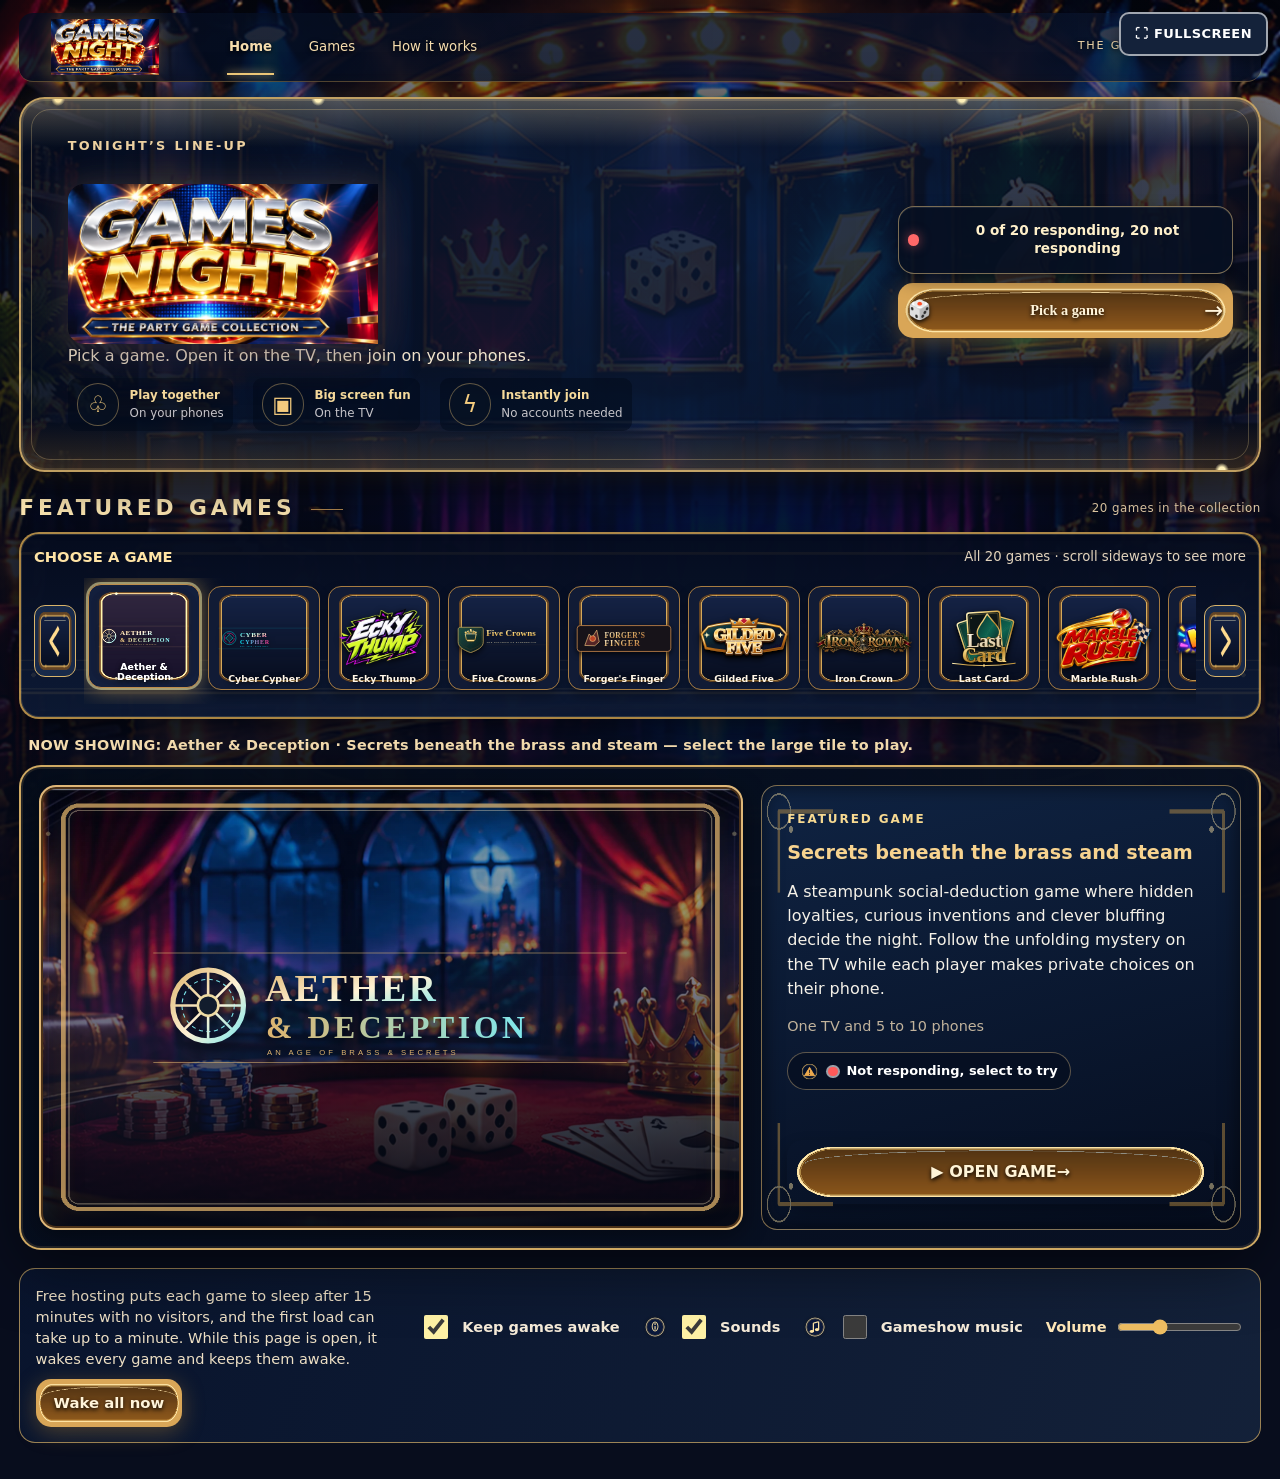
==== index.html @ fcb0def1 "fix: add official Marble Rush and Pocket Gamebox tiles and correct Smart Alec URL" ====
<!DOCTYPE html>
<html lang="en-GB">
<head>
<meta charset="utf-8">
<meta name="viewport" content="width=device-width, initial-scale=1, viewport-fit=cover">
<title>Game Night</title>
<meta name="description" content="Pick a game. Open it on the TV, then join on your phones.">
<link rel="icon" href="data:image/svg+xml,%3Csvg xmlns='http://www.w3.org/2000/svg' viewBox='0 0 64 64'%3E%3Crect x='6' y='6' width='52' height='52' rx='10' fill='%23D4AF37'/%3E%3Ccircle cx='20' cy='20' r='5' fill='%230F5132'/%3E%3Ccircle cx='32' cy='32' r='5' fill='%230F5132'/%3E%3Ccircle cx='44' cy='44' r='5' fill='%230F5132'/%3E%3C/svg%3E">
<style>
  /* Fonts taken from the games themselves (both SIL Open Font Licence) */
  @font-face { font-family: "Noggin Display"; src: url([data-uri]) format("woff2"); font-weight: 700; font-display: swap; }
  @font-face { font-family: "Fraunces"; src: url([data-uri]) format("woff2"); font-weight: 100 900; font-display: swap; }

  /* ---------- Page colours: a dark stage, high contrast for any room ---------- */
  :root {
    color-scheme: dark;
    --page: #0B0718;
    --surface: #1A1430;
    --text: #FFFFFF;
    --muted: #C9C2E0;
    --line: #3A2F5C;
    --focus: #FFE45C;
    --display: Rockwell, "Rockwell Nova", "Roboto Slab", "Zilla Slab", "DejaVu Serif", Georgia, serif;
    --body: system-ui, -apple-system, "Segoe UI", Roboto, "Helvetica Neue", Arial, sans-serif;
    --inter: Inter, ui-sans-serif, system-ui, -apple-system, "Segoe UI", Roboto, Arial, sans-serif;
    --didot: Didot, "Bodoni 72", "Bodoni MT", "Playfair Display", Georgia, serif;
    box-sizing: border-box;
    padding-top: env(safe-area-inset-top, 0px);
    padding-bottom: env(safe-area-inset-bottom, 0px);
  }
  *, *::before, *::after { box-sizing: inherit; }
  html { scroll-padding-top: env(safe-area-inset-top, 0px); }
  body {
    margin: 0;
    min-height: 100vh;
    color: var(--text);
    font-family: var(--body);
    font-size: clamp(1rem, 0.9rem + 0.35vw, 1.25rem);
    line-height: 1.5;
    background-color: var(--page);
    background-image:
      radial-gradient(60vw 45vw at 12% -10%, rgba(255, 76, 170, 0.22), transparent 70%),
      radial-gradient(60vw 45vw at 88% -10%, rgba(93, 232, 245, 0.18), transparent 70%),
      radial-gradient(80vw 50vw at 50% 110%, rgba(215, 33, 238, 0.16), transparent 70%),
      radial-gradient(rgba(255, 255, 255, 0.06) 1px, transparent 1.5px);
    background-size: auto, auto, auto, 26px 26px;
    background-attachment: fixed;
  }

  /* ---------- Layout ---------- */
  .wrap { max-width: 112rem; margin: 0 auto; padding: clamp(1.25rem, 3vw, 3rem) clamp(1rem, 3vw, 3rem) 2rem; }
  header.top {
    display: grid;
    grid-template-columns: minmax(0, 1fr) auto;
    align-items: center;
    gap: 1.25rem clamp(1.5rem, 3vw, 3rem);
    margin-bottom: clamp(1.5rem, 3vw, 2.75rem);
  }
  @media (max-width: 760px) { header.top { grid-template-columns: 1fr; } }

  /* The marquee sign: a brass frame of chasing bulbs around a neon title */
  .marquee {
    position: relative; isolation: isolate;
    padding: 18px; border-radius: 26px;
    background: linear-gradient(180deg, #5A3A12, #2B1A06);
    box-shadow: 0 18px 60px rgba(0,0,0,.55), inset 0 0 0 2px #8C6A2A;
  }
  .marquee::before, .marquee::after {
    content: ""; position: absolute; inset: 5px; border-radius: 22px; z-index: 0;
    background-image: radial-gradient(circle, #FFF6D0 0 3px, #FFC94A 4px, rgba(255,180,40,.35) 5.5px, transparent 7px);
    background-size: 26px 26px;
    animation: chase 0.9s steps(1) infinite;
  }
  .marquee::after { background-position: 13px 13px; animation-delay: 0.45s; }
  @keyframes chase { 0% { opacity: 1; } 50% { opacity: 0.18; } }
  .marquee-inner {
    position: relative; z-index: 1;
    padding: clamp(1.1rem, 2.4vw, 2rem) clamp(1.2rem, 3vw, 2.6rem);
    border-radius: 12px;
    background: radial-gradient(120% 140% at 50% 0%, #2A1550 0%, #120A26 60%, #08051A 100%);
    box-shadow: inset 0 0 40px rgba(0,0,0,.7);
  }
  .kicker {
    margin: 0 0 0.35rem; font-weight: 800; letter-spacing: 0.04em;
    color: #5DE8F5; text-shadow: 0 0 10px rgba(93,232,245,.8);
  }
  h1 {
    margin: 0;
    display: inline-block;
    padding-bottom: 0.14em;
    font-family: var(--display); font-weight: 700;
    font-size: clamp(3rem, 2rem + 5vw, 7rem);
    line-height: 1.02; letter-spacing: -0.01em;
    color: #FFF4FB;
    text-shadow:
      0 0 4px #FFFFFF,
      0 0 14px #FF4CAA,
      0 0 34px #FF4CAA,
      0 0 70px #D721EE,
      0 0 110px #D721EE;
    animation: neon-on 2.2s ease-out 1 both;
  }
  /* One flicker as the sign switches on, then it stays lit */
  @keyframes neon-on {
    0%   { opacity: 0.1; text-shadow: none; }
    8%   { opacity: 1; }
    11%  { opacity: 0.2; text-shadow: none; }
    16%  { opacity: 1; }
    19%  { opacity: 0.35; text-shadow: none; }
    30%, 100% { opacity: 1; }
  }
  .intro { margin: 0.8rem 0 0; color: var(--muted); max-width: 44ch; }

  .side { display: flex; flex-direction: column; align-items: stretch; gap: 0.8rem; min-width: min(100%, 20rem); }
  .summary {
    font-weight: 700; margin: 0; padding: 0.6rem 1.1rem; text-align: center;
    border: 2px solid var(--line); border-radius: 999px; background: var(--surface);
  }
  button.spin {
    font: inherit; font-family: var(--display); font-weight: 700;
    font-size: clamp(1.2rem, 1rem + 0.8vw, 1.7rem);
    padding: 0.9rem 1.4rem; border: 0; border-radius: 16px; cursor: pointer;
    color: #1B0B12;
    background: linear-gradient(180deg, #FFE45C 0%, #FFB627 55%, #F08A00 100%);
    box-shadow: 0 6px 0 #9C4F00, 0 12px 30px rgba(255,182,39,.35);
    transition: transform 0.1s ease, box-shadow 0.1s ease;
  }
  button.spin:hover { transform: translateY(-2px); box-shadow: 0 8px 0 #9C4F00, 0 16px 36px rgba(255,182,39,.45); }
  button.spin:active { transform: translateY(5px); box-shadow: 0 1px 0 #9C4F00, 0 6px 16px rgba(255,182,39,.3); }
  button.spin:disabled { cursor: progress; filter: saturate(.6) brightness(.9); }
  button.spin:focus-visible { outline: 4px solid #FFFFFF; outline-offset: 4px; }
  .pick-result { margin: 0; min-height: 1.5em; text-align: center; font-weight: 700; color: var(--focus); }

  /* ---------- Shared tile structure ---------- */
  .grid {
    list-style: none; margin: 0; padding: 0; display: grid;
    grid-template-columns: repeat(auto-fill, minmax(min(100%, 20rem), 1fr));
    gap: clamp(0.9rem, 1.6vw, 1.5rem);
  }
  .grid > li { display: flex; }
  .grid > li > .game { flex: 1; }
  .game {
    position: relative; display: flex; flex-direction: column;
    min-height: clamp(15.5rem, 22vw, 20rem);
    padding: clamp(1.1rem, 1.6vw, 1.6rem);
    border-radius: 16px; text-decoration: none; overflow: hidden; outline: none;
    border: 2px solid transparent;
    transition: transform 0.15s ease;
  }
  .game { box-shadow: 0 10px 30px rgba(0,0,0,.45); transition: transform 0.15s ease, box-shadow 0.2s ease; }
  .game:hover { transform: translateY(-4px); box-shadow: 0 0 0 2px var(--glow), 0 14px 40px color-mix(in srgb, var(--glow) 45%, transparent); }
  .game:focus-visible {
    transform: scale(1.03);
    box-shadow: 0 0 0 4px var(--page), 0 0 0 9px var(--focus), 0 0 50px color-mix(in srgb, var(--glow) 60%, transparent);
  }
  .game.lit {
    transform: scale(1.045);
    box-shadow: 0 0 0 4px #FFFFFF, 0 0 40px 8px var(--glow);
    z-index: 2;
  }
  .game.winner { animation: winner 0.6s ease-in-out 4 alternate; }
  @keyframes winner {
    from { box-shadow: 0 0 0 4px #FFFFFF, 0 0 30px 6px var(--glow); }
    to   { box-shadow: 0 0 0 6px var(--glow), 0 0 80px 20px var(--glow); }
  }
  .g-ragnagrok { --glow: #FF8A4C; }
  .g-gilded    { --glow: #E1AC48; }
  .g-ecky      { --glow: #DDFF19; }
  .g-noggin    { --glow: #FF4CAA; }
  .g-quiz      { --glow: #EFD690; }
  #confetti { position: fixed; inset: 0; width: 100%; height: 100%; pointer-events: none; z-index: 50; }
  .motif { position: absolute; right: -0.5rem; top: -0.5rem; width: clamp(6rem, 9vw, 8.5rem); height: auto; pointer-events: none; }
  .name {
    margin: clamp(2.4rem, 4.2vw, 3.6rem) 4.5rem 0.5rem 0;
    font-size: clamp(1.7rem, 1.2rem + 1.6vw, 2.7rem);
    line-height: 1.02; text-wrap: balance;
  }
  .tagline { margin: 0 0 0.35rem; max-width: 30ch; }
  .desc { margin: 0.3rem 0 0.7rem; font-family: var(--body); font-size: 0.9em; line-height: 1.45; opacity: 0.92; text-wrap: pretty; }
  .g-quiz .desc, .g-lastcard .desc { text-align: center; }
  .play { margin: 0 0 1rem; font-size: 0.92em; opacity: 0.85; }
  .status {
    margin-top: auto; align-self: flex-start; display: inline-flex; align-items: center; gap: 0.55rem;
    padding: 0.35rem 0.85rem 0.35rem 0.7rem; border-radius: 999px;
    background: rgba(0, 0, 0, 0.32); color: #FFFFFF; font-family: var(--body); font-size: 0.9em; font-weight: 600;
  }
  .dot { width: 0.75em; height: 0.75em; border-radius: 50%; background: #F5B83D; box-shadow: 0 0 0 2px rgba(255,255,255,0.6); }
  .game[data-state="waking"] .dot { animation: pulse 1.2s ease-in-out infinite; }
  .game[data-state="ready"] .dot { background: #4BD37B; }
  .game[data-state="down"] .dot { background: #FF5A5A; }
  @keyframes pulse { 50% { opacity: 0.25; } }

  /* ======================================================
     Each tile below copies its own game's look
     ====================================================== */

  /* Ragnagrok: night-purple sky, official stone-and-lava logo, mower orange */
  .g-ragnagrok {
    background:
      radial-gradient(90% 55% at 50% 30%, rgba(255,138,76,.28), transparent 70%),
      linear-gradient(160deg, #3B2A52 0%, #1F1530 55%, #150E20 100%);
    border-color: #4F3C69; color: #F7F0E3; font-family: var(--inter);
  }
  .g-ragnagrok .name { margin: -0.1rem -0.2rem 0.45rem; }
  .g-ragnagrok .logo {
    display: block;
    width: auto;
    max-width: 100%;
    max-height: clamp(9.2rem, 11vw, 10.6rem);
    height: auto;
    margin: 0 auto;
    object-fit: contain;
    filter: drop-shadow(0 6px 14px rgba(0,0,0,.5));
  }
  .g-ragnagrok .tagline { color: #FF8A4C; font-weight: 800; font-size: 1.1em; }
  .g-ragnagrok .play { color: #C3B5D3; opacity: 1; }

  /* Gilded Five: October 2026 refresh, deep emerald felt and gold */
  .g-gilded {
    background:
      radial-gradient(ellipse at 12% 14%, rgba(41,124,108,.5), transparent 45%),
      radial-gradient(ellipse at 90% 100%, rgba(225,172,72,.14), transparent 50%),
      linear-gradient(165deg, #155B50 0%, #092D2B 45%, #06191E 100%);
    border-color: rgba(239,188,93,.5); color: #F8F8F3; font-family: Georgia, "Times New Roman", serif;
    box-shadow: inset 0 0 0 6px #092D2B, inset 0 0 0 7px rgba(239,188,93,.4), 0 10px 30px rgba(0,0,0,.45);
  }
  .g-gilded .name { margin: -0.2rem -0.3rem 0.5rem; }
  .g-gilded .logo { display: block; width: 100%; max-width: 21rem; height: auto; margin: 0 auto; }
  .g-gilded .tagline { text-align: center; max-width: none; font-style: italic; font-size: 1.12em; color: #FFDC8C; }
  .g-gilded .desc { text-align: center; color: rgba(242,248,242,.85); opacity: 1; }
  .g-gilded .play { text-align: center; font-family: var(--body); color: rgba(242,248,242,.7); opacity: 1; }

  /* Ecky Thump: v1.6 Neon Arena, near-black stage, lime, purple and aqua */
  .g-ecky {
    background:
      radial-gradient(70% 55% at 90% 5%, rgba(215,33,238,.35), transparent 70%),
      radial-gradient(70% 55% at 0% 100%, rgba(106,238,236,.22), transparent 70%),
      linear-gradient(160deg, #1A172E 0%, #11101F 50%, #07060F 100%);
    border-color: #413154; color: #FBFBFF; font-family: var(--inter);
  }
  .g-ecky .name { margin: -0.2rem -0.2rem 0.4rem; }
  .g-ecky .logo { display: block; width: 100%; max-width: 17rem; height: auto; margin: 0 auto; filter: drop-shadow(0 6px 18px rgba(221,255,25,.25)); }
  .g-ecky .tagline { color: #DDFF19; font-family: Impact, "Arial Black", sans-serif; text-transform: uppercase; letter-spacing: 0.06em; font-size: 1.2em; }
  .g-ecky .play { color: #BAC1D0; opacity: 1; }

  /* Noggin: TV game-show stage, neon pink, cyan, yellow, lime */
  .g-noggin {
    background:
      radial-gradient(80% 60% at 85% 10%, rgba(255,76,170,.35), transparent 70%),
      radial-gradient(70% 60% at 0% 100%, rgba(93,232,245,.22), transparent 70%),
      linear-gradient(160deg, #1B2750 0%, #10172F 100%);
    border-color: rgba(220,235,255,.19); border-radius: 22px; color: #FBFDFF; font-family: "Noggin Display", var(--body);
  }
  .g-noggin .name { margin: 0.2rem -0.3rem 0.6rem; }
  .g-noggin .logo { display: block; width: 100%; max-width: 22rem; height: auto; margin: 0 auto; filter: drop-shadow(0 6px 16px rgba(255,76,170,.35)); }
  .g-noggin .name span:nth-child(4n+1) { color: #FF4CAA; }
  .g-noggin .name span:nth-child(4n+2) { color: #5DE8F5; }
  .g-noggin .name span:nth-child(4n+3) { color: #FFD968; }
  .g-noggin .name span:nth-child(4n+4) { color: #B5F87E; }
  .g-noggin .tagline { color: #FFD968; font-size: 1.15em; font-weight: 700; }
  .g-noggin .play { font-family: var(--body); color: #C4D3EB; opacity: 1; }
  .g-noggin .motif { color: #FFD968; }

  /* Pub Quiz Powerhouse: bottle-green bar, brass and gilt, Fraunces */
  .g-quiz {
    background: linear-gradient(170deg, #1B3A32 0%, #15302A 45%, #0A1814 100%);
    border-color: #7D6A3C; color: #F2EAD6; font-family: "Fraunces", Georgia, serif;
  }
  .g-quiz .name { margin: -0.4rem 0 0.5rem; }
  .g-quiz .logo { display: block; width: auto; height: auto; max-width: 100%; max-height: clamp(10rem, 13vw, 13rem); margin: 0 auto; filter: drop-shadow(0 8px 20px rgba(0,0,0,.55)); }
  .g-quiz .tagline { text-align: center; max-width: none; color: #C9A24D; text-transform: uppercase; letter-spacing: 0.14em; font-size: 0.8em; font-weight: 600; }
  .g-quiz .play { font-family: var(--body); color: #BDB7A3; opacity: 1; text-align: center; }
  .g-quiz .motif { color: #C9A24D; }

  /* The Gilded Deck: private card room, tilted emerald felt, ridged gold rail */
  .g-deck {
    background:
      radial-gradient(ellipse at 48% 42%, #197356 0%, #0D4A39 46%, #05291F 77%, #031711 100%);
    border-color: #9D7135; color: #F6E4AE; font-family: Georgia, "Times New Roman", serif;
    box-shadow: inset 0 0 0 5px #E2BC70, inset 0 0 0 9px #342318, inset 0 30px 90px rgba(0,0,0,.5), 0 10px 30px rgba(0,0,0,.45);
  }
  .g-deck::before {
    content: "♠"; position: absolute; right: -14px; top: -48px;
    font-size: 11rem; line-height: 1; color: rgba(216,173,93,.09); pointer-events: none;
  }
  .g-deck .name { margin: calc(-1 * clamp(1.1rem, 1.6vw, 1.6rem)) calc(-1 * clamp(1.1rem, 1.6vw, 1.6rem)) 0.9rem; }
  .g-deck .logo {
    display: block; width: 100%; height: auto; aspect-ratio: 1321 / 476; object-fit: cover;
    border-radius: 14px 14px 0 0; border-bottom: 2px solid #E2BC70;
    box-shadow: 0 6px 18px rgba(0,0,0,.5);
  }
  .g-deck::before { display: none; }
  .faces { display: flex; margin: -2.1rem 0 0.7rem 0.2rem; position: relative; z-index: 1; }
  .faces img {
    width: 2.6rem; height: 2.6rem; border-radius: 50%; object-fit: cover;
    border: 2px solid #E2BC70; box-shadow: 0 3px 8px rgba(0,0,0,.6); background: #0D4A39;
  }
  .faces img + img { margin-left: -0.55rem; }
  .g-deck .tagline { font-size: 1.35em; font-weight: 700; color: #F6D695; letter-spacing: -0.02em; }
  .g-deck .desc { color: #E9F2EA; }
  .g-deck .play { font-family: var(--body); color: #F1D8A4; opacity: 0.85; }
  .g-deck { --glow: #F2C775; }
  .pills { display: flex; flex-wrap: wrap; gap: 0.4rem; margin: 0 0 0.8rem; }
  .pill { border: 1px solid rgba(185,155,97,.45); border-radius: 999px; padding: 0.25rem 0.65rem; color: #F1D8A4; background: #152D25; font-family: var(--body); font-size: 0.75em; white-space: nowrap; }

  /* Stackhouse Social: gold-and-teal lounge */
  .g-stack {
    --glow: #F0C570;
    background:
      radial-gradient(70% 50% at 50% 22%, rgba(25,191,174,.28), transparent 70%),
      radial-gradient(60% 40% at 100% 100%, rgba(225,168,70,.18), transparent 70%),
      linear-gradient(165deg, #103138 0%, #0C2629 45%, #081A1D 100%);
    border-color: rgba(231,203,138,.45); color: #F4F4EB; font-family: Outfit, "Trebuchet MS", var(--body);
  }
  .g-stack .name { margin: -0.4rem 0 0.2rem; }
  .g-stack .logo { display: block; width: auto; height: auto; max-width: 100%; max-height: clamp(10rem, 13vw, 13rem); margin: 0 auto; filter: drop-shadow(0 8px 20px rgba(0,0,0,.55)); }
  .g-stack .faces { justify-content: center; margin: -0.6rem 0 0.6rem; }
  .g-stack .faces img { border-color: #F0C570; background: #0C2629; }
  .g-stack .tagline { text-align: center; max-width: none; color: #F0C570; font-weight: 700; font-size: 1.2em; letter-spacing: 0.01em; }
  .g-stack .desc { text-align: center; color: #DCE6E2; }
  .g-stack .pills { justify-content: center; }
  .g-stack .pill { color: #BFF3EC; background: #0E3A3C; border-color: rgba(25,191,174,.45); }
  .g-stack .play { text-align: center; font-family: var(--body); color: #A4B8B8; opacity: 1; }

  /* Iron Crown: Victorian railway, dark wood, gold and racing green */
  .g-iron {
    --glow: #D5A93A;
    background:
      radial-gradient(80% 55% at 50% 20%, rgba(46,94,62,.55), transparent 70%),
      linear-gradient(165deg, #30271D 0%, #1E1913 50%, #16130F 100%);
    border-color: #927027; color: #F5EBD5; font-family: Georgia, "Times New Roman", serif;
    box-shadow: inset 0 0 0 6px #2A1D13, inset 0 0 0 7px rgba(213,169,58,.45), 0 10px 30px rgba(0,0,0,.45);
  }
  .g-iron .name { margin: -0.2rem -0.4rem 0.2rem; }
  .g-iron .logo { display: block; width: 100%; max-width: 22rem; height: auto; margin: 0 auto; filter: drop-shadow(0 6px 16px rgba(0,0,0,.6)); }
  .g-iron .faces { justify-content: center; margin: -0.2rem 0 0.6rem; }
  .g-iron .faces img { border-color: #D5A93A; background: #2A1D13; }
  .g-iron .tagline { text-align: center; max-width: none; color: #E9C56E; font-style: italic; font-size: 1.12em; }
  .g-iron .desc { text-align: center; color: #E6DCC6; }
  .g-iron .pills { justify-content: center; }
  .g-iron .pill { color: #F5EBD5; background: #2A1D13; border-color: rgba(213,169,58,.5); }
  .g-iron .play { text-align: center; font-family: var(--body); color: #B9AC95; opacity: 1; }

  /* Starfall Lanes: deep space, chrome wordmark, cyan and storm orange */
  .g-starfall {
    --glow: #33D6FF;
    background:
      radial-gradient(1.5px 1.5px at 20% 30%, #FFFFFF 50%, transparent 51%),
      radial-gradient(1px 1px at 70% 15%, #CFE9FF 50%, transparent 51%),
      radial-gradient(1.5px 1.5px at 85% 60%, #FFFFFF 50%, transparent 51%),
      radial-gradient(1px 1px at 35% 75%, #CFE9FF 50%, transparent 51%),
      radial-gradient(1px 1px at 55% 45%, #FFFFFF 50%, transparent 51%),
      radial-gradient(70% 50% at 80% 10%, rgba(51,214,255,.22), transparent 70%),
      radial-gradient(60% 45% at 10% 100%, rgba(255,122,61,.2), transparent 70%),
      linear-gradient(170deg, #1B2340 0%, #0D1328 50%, #070A16 100%);
    border-color: rgba(51,214,255,.45); color: #EAF1FF; font-family: var(--body);
  }
  .g-starfall .name { margin: 0.4rem -0.2rem 0.8rem; }
  .g-starfall .logo { display: block; width: 100%; max-width: 22rem; height: auto; margin: 0 auto; filter: drop-shadow(0 0 14px rgba(51,214,255,.35)); }
  .g-starfall .faces { justify-content: center; margin: 0 0 0.6rem; }
  .g-starfall .faces img { border-color: #33D6FF; background: #112640; }
  .g-starfall .tagline { text-align: center; max-width: none; color: #33D6FF; font-weight: 700; }
  .g-starfall .desc { text-align: center; color: #C9D6EE; }
  .g-starfall .play { text-align: center; color: #FFD45A; opacity: 1; }

  /* Last Card: Midnight Lounge, emerald baize and gold-edged cards */
  .g-lastcard {
    background:
      radial-gradient(90% 60% at 50% 25%, rgba(42,83,73,.95) 0%, transparent 75%),
      linear-gradient(160deg, #126551 0%, #082C27 45%, #031B1B 100%);
    border-color: rgba(242,210,123,.55); color: #F8F4E9; font-family: Georgia, "Times New Roman", serif;
    box-shadow: inset 0 0 0 6px #082C27, inset 0 0 0 7px rgba(242,210,123,.4), 0 10px 30px rgba(0,0,0,.45);
  }
  .g-lastcard .name { margin: -0.4rem -0.3rem 0.4rem; }
  .g-lastcard .logo { display: block; width: 100%; max-width: 20rem; height: auto; margin: 0 auto; }
  .g-lastcard .tagline { text-align: center; max-width: none; color: #F2D27B; font-style: italic; font-size: 1.1em; }
  .g-lastcard .play { text-align: center; font-family: var(--body); color: #CFE3DA; opacity: 1; }
  .g-lastcard { --glow: #F2D27B; }


  /* Five Crowns: regal green felt, gilded frame and jewel-toned highlights */
  .g-fivecrowns {
    --glow: #F4D586;
    background:
      radial-gradient(80% 58% at 52% 0%, rgba(195,143,57,.23), transparent 80%),
      radial-gradient(75% 68% at 50% 55%, rgba(30,117,88,.55), transparent 78%),
      linear-gradient(160deg, #102C29 0%, #0A1E1E 50%, #071415 100%);
    color: #FFF3D0; border-color: #B99049;
    box-shadow: inset 0 0 0 4px #092723, inset 0 0 0 5px rgba(245,211,132,.35), 0 10px 30px rgba(0,0,0,.45);
    font-family: Georgia, "Times New Roman", serif;
  }
  .g-fivecrowns::before {
    content: "♛"; position: absolute; top: -2.7rem; right: 0.75rem;
    font-size: 11rem; line-height: 1; color: rgba(244,213,134,.11); pointer-events: none;
  }
  .g-fivecrowns .name {
    margin: 1rem 0 0.6rem; text-align: center; font-size: clamp(2rem, 1.4rem + 1.7vw, 2.9rem);
    color: #FFE6A0; text-transform: uppercase; letter-spacing: 0.06em;
    text-shadow: 0 2px 14px rgba(255,208,100,.3);
  }
  .g-fivecrowns .name { margin: 0 0 0.45rem; }
  .g-fivecrowns .logo { display:block; width:100%; max-width:24rem; max-height:12rem; height:auto; margin:0 auto 0.15rem; object-fit:contain; filter:drop-shadow(0 8px 20px rgba(0,0,0,.52)); }
  .g-fivecrowns .tagline { max-width: none; text-align: center; font-style: italic; color: #F5DCA1; font-size: 1.1em; }
  .g-fivecrowns .desc { text-align: center; color: #F0F1E7; }
  .g-fivecrowns .play { text-align: center; font-family: var(--body); color: #C4D4C6; }

  /* Tidewater: naval chart, midnight ocean and compass-gold detailing */
  .g-tidewater {
    --glow: #6DDDD4;
    background:
      repeating-linear-gradient(0deg, transparent 0 35px, rgba(137,214,209,.045) 36px 37px),
      repeating-linear-gradient(90deg, transparent 0 35px, rgba(137,214,209,.045) 36px 37px),
      radial-gradient(75% 60% at 60% 5%, rgba(24,153,163,.28), transparent 80%),
      linear-gradient(160deg, #143E51 0%, #0A2439 55%, #061623 100%);
    color: #EDF8F8; border-color: #6DAFAD; font-family: Georgia, "Times New Roman", serif;
  }
  .g-tidewater::before {
    content: "✦"; position: absolute; top: -3rem; right: 0.6rem;
    font-size: 10rem; line-height: 1; color: rgba(185,223,211,.1); pointer-events: none;
  }
  .g-tidewater .name {
    margin: 1rem 0 0.6rem; text-align: center; font-size: clamp(2rem, 1.4rem + 1.6vw, 2.9rem);
    color: #CDEDE5; text-transform: uppercase; letter-spacing: 0.055em;
    text-shadow: 0 3px 16px rgba(79,211,222,.28);
  }
  .g-tidewater .name { margin: -0.2rem 0 0.35rem; }
  .g-tidewater .logo { display:block; width:100%; max-width:22rem; height:clamp(9rem, 12vw, 12rem); object-fit:contain; margin:0 auto; filter:drop-shadow(0 7px 17px rgba(0,0,0,.6)); }
  .g-tidewater .tagline { max-width: none; text-align: center; color: #D8C38F; font-weight: 700; font-style: italic; }
  .g-tidewater .desc { text-align: center; color: #D6E6E8; }
  .g-tidewater .play { text-align: center; font-family: var(--body); color: #B7D1D5; }

  /* ---------- Controls ---------- */
  .controls {
    margin-top: clamp(1.5rem, 3vw, 2.5rem); padding: 1.1rem 1.25rem; border-radius: 14px;
    background: var(--surface); border: 2px solid var(--line);
    display: flex; flex-wrap: wrap; align-items: center; gap: 1rem 2rem;
  }
  .controls p { margin: 0; color: var(--muted); flex: 1 1 22rem; max-width: 62ch; }
  .toggle { display: inline-flex; align-items: center; gap: 0.6rem; font-weight: 600; cursor: pointer; }
  .toggle input { width: 1.4em; height: 1.4em; accent-color: var(--focus); cursor: pointer; }
  button.wake {
    font: inherit; font-weight: 700; padding: 0.65rem 1.3rem; border-radius: 10px;
    border: 2px solid var(--text); background: var(--text); color: var(--page); cursor: pointer;
  }
  button.wake:hover { opacity: 0.88; }
  .toggle input:focus-visible, button.wake:focus-visible { outline: 4px solid var(--focus); outline-offset: 3px; }


  /* ============================================================
     ROYAL PREMIERE · APPROVED HEADER · OCTOBER 2026
     Kept independent of card skins and game connectivity logic.
     ============================================================ */
  :root {
    --page:#070c17;
    --surface:#121a2a;
    --text:#fff5de;
    --muted:#c5c5cd;
    --line:#65543d;
    --focus:#fff2a6;
    --gold:#ebbf69;
  }
  html { scroll-behavior:smooth; scroll-padding-top:1.5rem; }
  body {
    background-color:#070b15;
    background-image:
      radial-gradient(75vw 42vw at 47% -12%, rgba(105,80,52,.26), transparent 70%),
      radial-gradient(48vw 28vw at 98% 2%, rgba(132,77,35,.13), transparent 72%),
      linear-gradient(180deg, #0c1525 0%, #070c16 44%, #070b13 100%);
    color:var(--text);
  }
  .wrap { max-width:110rem; padding:0 clamp(1rem,3.2vw,3.7rem) 2rem; }
  .site-nav {
    min-height:4.85rem;
    padding:0.9rem 0;
    display:flex;align-items:center;gap:clamp(1rem,4vw,4.2rem);
    border-bottom:1px solid rgba(244,205,135,.2);
    margin-bottom:clamp(1rem,1.5vw,1.6rem);
  }
  .site-nav a { text-decoration:none; }
  .site-brand {
    flex:none;display:inline-flex;align-items:center;gap:.7rem;
    color:#f7d990;font:800 clamp(1rem,1.3vw,1.32rem)/1 var(--inter);
    letter-spacing:.16em;white-space:nowrap;
  }
  .brand-die { font-size:1.7em;line-height:1;color:#f7d790;text-shadow:0 0 13px rgba(255,196,97,.55); }
  .site-nav-links { display:flex;align-items:center;gap:clamp(.8rem,2.5vw,2.8rem); }
  .site-nav-links a {position:relative;color:#e5e1db;font-size:clamp(.83rem,1vw,1rem);padding:.5rem .15rem;white-space:nowrap;}
  .site-nav-links a:hover, .site-nav-links a:focus-visible {color:#ffe49d;}
  .site-nav-links a[aria-current="page"] {color:#ffe4a1;font-weight:800;}
  .site-nav-links a[aria-current="page"]::after {content:"";position:absolute;bottom:-.66rem;left:0;right:0;height:2px;background:#f5cf7d;box-shadow:0 0 9px #ffd57f;}
  .site-nav a:focus-visible {outline:3px solid var(--focus);outline-offset:4px;border-radius:4px;}
  .nav-collection {margin-left:auto;color:#9c947f;font-size:.7rem;letter-spacing:.16em;white-space:nowrap;}

  header.top {
    position:relative;isolation:isolate;overflow:hidden;
    display:grid;grid-template-columns:minmax(0,1fr) minmax(15rem,21rem);
    min-height:clamp(22rem,29vw,27.5rem);
    padding:clamp(1.5rem,4vw,3.35rem);
    margin-bottom:1.25rem;
    gap:1rem clamp(1rem,2vw,2.2rem);
    align-items:center;
    border:2px solid #d7a651;
    border-radius:clamp(1rem,2vw,1.8rem);
    box-shadow:0 0 0 1px #705021, inset 0 0 0 4px #fff0b014,
      inset 0 0 38px rgba(218,163,66,.10),0 23px 64px rgba(0,0,0,.54),0 0 30px #ad7b3022;
    background:
      radial-gradient(ellipse 58% 90% at 70% 32%,rgba(173,111,46,.20),transparent 70%),
      linear-gradient(97deg,#08101e 0%,#0a101c 42%,#1b1820 74%,#0d101b 100%);
  }
  header.top::before {
    content:"";position:absolute;z-index:-1;inset:0;pointer-events:none;
    background:
      radial-gradient(circle at 3% 0%, #ffe8a5 0 3px, transparent 7px),
      radial-gradient(circle at 24% 0%, #fff1b9 0 3px, transparent 7px),
      radial-gradient(circle at 76% 0%, #fff1b9 0 3px, transparent 7px),
      radial-gradient(circle at 97% 100%,#fff1b9 0 3px,transparent 7px),
      linear-gradient(180deg,#ffeab846,transparent 13%,transparent 87%,#a36f2942);
  }
  header.top::after {
    content:"";position:absolute;inset:10px;z-index:-1;border:1px solid #ebc5822d;
    border-radius:clamp(.7rem,1.5vw,1.2rem);pointer-events:none;
  }
  .hero-art {
    position:absolute;z-index:-1;pointer-events:none;
    width:clamp(16rem,32%,28rem);height:100%;top:0;right:18%;
    background:url([data-uri]) center center / cover no-repeat;
    opacity:.78;
    -webkit-mask-image:linear-gradient(90deg,transparent 0%,black 23%,black 78%,transparent 100%);
    mask-image:linear-gradient(90deg,transparent 0%,black 23%,black 78%,transparent 100%);
  }
  .marquee {padding:0;min-width:0;background:transparent;border-radius:0;box-shadow:none;}
  .marquee::before,.marquee::after {content:none;animation:none;}
  .marquee-inner {padding:0;background:none;border-radius:0;box-shadow:none;}
  .kicker {
    color:#f6cb76;font:650 clamp(.75rem,1.1vw,1rem)/1.3 var(--inter);
    text-shadow:none;text-transform:uppercase;letter-spacing:clamp(.17em,.4vw,.36em);
    margin:0 0 clamp(.85rem,2vw,1.5rem);
  }
  header.top h1 {
    display:inline-block;position:relative;max-width:100%;
    font-family:Georgia,"Times New Roman",serif;font-size:clamp(3.55rem,7.8vw,8.3rem);
    font-weight:500;line-height:.99;letter-spacing:-.055em;white-space:nowrap;
    background:linear-gradient(180deg,#fffdf0 2%,#ffebbb 30%,#ffe4a2 53%,#b47d2f 84%,#f9d995 98%);
    color:#ffe5a9;-webkit-background-clip:text;background-clip:text;
    -webkit-text-fill-color:transparent;
    text-shadow:0 7px 13px rgba(0,0,0,.23);
    animation:none;
    filter:drop-shadow(0 5px 8px rgba(225,161,52,.26));
  }
  .title-spark {font:normal .23em/1 Georgia,serif;vertical-align:top;margin-left:.1em;-webkit-text-fill-color:#ffe59e;color:#ffe59e;}
  .intro {color:#dddae0;max-width:55ch;font-size:clamp(1rem,1.3vw,1.35rem);line-height:1.5;margin:1rem 0 0;text-wrap:balance;}
  .hero-features {margin-top:clamp(1.5rem,3vw,2.8rem);display:flex;flex-wrap:wrap;gap:clamp(.8rem,2vw,2rem);}
  .hero-feature {display:flex;align-items:center;gap:.65rem;min-width:0;}
  .feature-icon {display:grid;place-items:center;flex:0 0 2.65rem;width:2.65rem;height:2.65rem;border-radius:50%;border:1px solid #c8a96b76;color:#f5cc7e;font-size:1.4rem;background:#0b142384;}
  .hero-feature strong,.hero-feature small {display:block;font-size:clamp(.74rem,.83vw,.91rem);line-height:1.3;white-space:nowrap;}
  .hero-feature strong {color:#f7db9c;font-weight:750;}
  .hero-feature small {color:#c7c5ca;font-weight:450;margin-top:2px;}
  .side {position:relative;z-index:2;display:flex;flex-direction:column;gap:.9rem;align-items:stretch;min-width:0;}
  .summary {
    position:relative;display:flex;align-items:center;justify-content:center;
    min-height:4.2rem;gap:.78rem;padding:.95rem 1.05rem;margin:0;
    border:1px solid #c4ab8082;border-radius:1rem;
    background:linear-gradient(120deg,rgba(10,18,33,.94),rgba(24,29,44,.95));
    box-shadow:inset 0 1px #ffffff16,0 7px 17px #0006;
    color:#f6f2ee;font:750 clamp(.89rem,1.05vw,1.08rem)/1.3 var(--inter);
    text-align:center;
  }
  .summary::before {content:"";display:block;flex:0 0 .72rem;width:.72rem;height:.72rem;border-radius:50%;background:#eeb94f;box-shadow:0 0 11px #eeb94f77;}
  .side[data-status="ready"] .summary::before {background:#4ade80;box-shadow:0 0 12px #4ade8099;}
  .side[data-status="down"] .summary::before {background:#ff6868;box-shadow:0 0 12px #ff686899;}
  button.spin {
    min-height:5.4rem;display:flex;align-items:center;justify-content:space-between;gap:.6rem;
    border:1px solid #fff1ad;border-radius:1.18rem;
    padding:1rem 1.25rem;
    color:#241707;background:linear-gradient(180deg,#ffe7a0 0%,#f9c860 50%,#c68a36 100%);
    box-shadow:inset 0 2px 1px #ffffff8a,inset 0 -3px #774a2073,0 5px 0 #82521a,0 13px 29px #0009,0 0 21px #ffca6144;
    font:750 clamp(1.16rem,1.5vw,1.55rem)/1.15 Georgia,"Times New Roman",serif;
    transition:transform .17s ease, box-shadow .17s ease,filter .17s ease;
  }
  button.spin>span:first-child {font-size:1.3em;}
  .button-arrow {font:500 1.6em/1 var(--inter);}
  button.spin:hover {transform:translateY(-2px);filter:brightness(1.08);box-shadow:inset 0 2px 1px #ffffff8a,0 7px 0 #82521a,0 18px 32px #0009,0 0 22px #ffca6166;}
  button.spin:active {transform:translateY(4px);box-shadow:0 1px 0 #82521a,0 7px 14px #0009;}
  button.spin:disabled {cursor:progress;filter:grayscale(.3);}
  button.spin:focus-visible {outline:4px solid #fff9ca;outline-offset:5px;}
  .pick-result {color:#f4d492;text-shadow:0 1px 4px #000;min-height:1.5em;line-height:1.4;font-size:.95rem;}
  .games-heading {display:flex;align-items:center;justify-content:space-between;gap:1rem;margin:1.4rem 0 1.05rem;scroll-margin-top:2rem;}
  .games-heading h2 {margin:0;color:#e9d39f;font:800 clamp(.85rem,1.1vw,1.12rem)/1.3 var(--inter);text-transform:uppercase;letter-spacing:.18em;}
  .games-heading h2::after {content:"";display:inline-block;vertical-align:middle;background:#af854e;width:2rem;height:1px;margin-left:1rem;}
  .games-heading>span {color:#d4b87b;font-size:.83rem;letter-spacing:.04em;}
  .g-tidewater .logo-placeholder {display:block;text-align:center;margin:4rem auto 2.5rem;color:#f7d99e;text-shadow:0 0 14px #d4b16a80;font:500 clamp(1.25rem,2.2vw,2.1rem)/1.2 Georgia,serif;letter-spacing:.075em;}
  .g-tidewater .name:has(.logo-placeholder) .logo {display:none;}
  .controls {background:#101a2a;border:1px solid #65543d;scroll-margin-top:2rem;}
  .controls p {color:#c7c5cb;}
  button.wake {background:#f3d189;border:1px solid #f7e4b4;color:#14110c;}
  .game {border-radius:1rem;}
  @media(max-width:1150px) {
    .nav-collection {display:none;}
    .hero-art {right:18%;opacity:.52;}
    header.top h1 {font-size:clamp(3rem,6.7vw,6rem);}
    .hero-features {gap:1rem;}
    .feature-icon {width:2.3rem;height:2.3rem;flex-basis:2.3rem;}
  }
  @media(max-width:850px) {
    header.top {grid-template-columns:1fr;padding:clamp(1.5rem,5vw,2.6rem);min-height:0;gap:2rem;}
    .marquee {max-width:100%;}
    .hero-art {right:0;width:65%;opacity:.3;}
    .side {flex-direction:row;align-items:stretch;flex-wrap:wrap;}
    .summary,button.spin {flex:1 1 15rem;min-height:4.5rem;}
    .pick-result {flex-basis:100%;text-align:left;}
    header.top h1 {font-size:clamp(3.1rem,9vw,6.3rem);}
  }
  @media(max-width:540px) {
    .site-nav {flex-direction:column;align-items:flex-start;gap:.7rem;padding:1.1rem 0 .8rem;}
    .site-nav-links {gap:1.45rem;max-width:100%;flex-wrap:wrap;}
    .site-nav-links a[aria-current="page"]::after {bottom:-.2rem;}
    header.top {padding:1.6rem 1.2rem 1.25rem;border-radius:1.15rem;gap:1.9rem;}
    header.top h1 {font-size:clamp(3.0rem,12vw,4.8rem);letter-spacing:-.06em;}
    .kicker {font-size:.72rem;letter-spacing:.24em;}
    .intro {font-size:1rem;line-height:1.5;}
    .hero-art {height:57%;top:0;right:-10%;width:65%;opacity:.22;}
    .hero-features {margin-top:1.35rem;display:grid;grid-template-columns:repeat(2,minmax(0,1fr));column-gap:.75rem;row-gap:.85rem;}
    .hero-feature {gap:.45rem;}
    .hero-feature strong,.hero-feature small {white-space:normal;font-size:.77rem;}
    .feature-icon {width:2.15rem;height:2.15rem;flex-basis:2.15rem;font-size:1.2rem;}
    .side {display:flex;flex-direction:column;gap:.8rem;}
    .summary,button.spin {width:100%;flex:auto;min-height:3.8rem;}
    .summary {font-size:.95rem;}
    button.spin {min-height:4.35rem;font-size:1.2rem;}
    .pick-result {text-align:center;}
    .games-heading {align-items:start;flex-direction:column;gap:.3rem;}
  }
  @media(prefers-reduced-motion:reduce) {
    html {scroll-behavior:auto;}
    button.spin {transition:none;}
  }

  @media (prefers-reduced-motion: reduce) {
    .game { transition: none; }
    .game:hover, .game:focus-visible { transform: none; }
    .game[data-state="waking"] .dot { animation: none; }
    .marquee::before, .marquee::after, h1, .game.winner { animation: none; }
    button.spin { transition: none; }
  }

  /* Three new Render-hosted games */
  .g-aether { --glow: #b9ece2; background: radial-gradient(ellipse at 20% 15%, rgba(151,112,57,.48), transparent 65%), linear-gradient(142deg,#111923,#283039 58%,#101722); color: #f8ebce; border-color: rgba(222,181,111,.48); }
  .g-vault { --glow: #e9b970; background: radial-gradient(ellipse at 90% 0%,rgba(155,88,43,.52),transparent 55%),linear-gradient(142deg,#171911,#323329 56%,#151611);color:#fff2d9;border-color:rgba(229,181,100,.55); }
  .g-cyber { --glow: #00f0ff; background: radial-gradient(ellipse at 80% 10%,rgba(255,46,136,.22),transparent 60%),radial-gradient(ellipse at 4% 96%,rgba(0,240,255,.22),transparent 60%),linear-gradient(143deg,#0b0e14,#121826);color:#e8faff;border-color:rgba(0,240,255,.45); }
  .g-aether .tagline,.g-vault .tagline {color:#efc987}
  .g-cyber .tagline {color:#61ecf9}
  .g-aether .logo,.g-vault .logo,.g-cyber .logo {width:min(100%,440px);height:auto;max-height:125px;object-fit:contain;object-position:left center}

/* November AAA responsive TV, PC and tablet launcher */
.g-forgers {--glow:#e1b26a;background:radial-gradient(circle at 80% 12%,rgba(183,86,46,.28),transparent 60%),linear-gradient(145deg,#21151b,#342327 63%,#150d15);color:#fff2de;border-color:rgba(225,178,106,.5)}
.g-forgers .tagline {color:#f2c98c}
.g-forgers .logo {width:min(100%,440px);height:auto;max-height:125px;object-fit:contain;object-position:left center}
.premium-hero-logo{display:block;width:min(100%,850px);height:auto;filter:drop-shadow(0 8px 23px rgba(250,174,65,.23))}
.nav-premium-logo{display:block;width:clamp(140px,16vw,230px);height:auto}
.visually-hidden{position:absolute;width:1px;height:1px;overflow:hidden;clip:rect(0 0 0 0);white-space:nowrap}
.music-volume{display:inline-flex;gap:.55rem;align-items:center;color:#ffe7b8;font-weight:600}
.music-volume input{width:90px;accent-color:#efbe62}
.music-volume:focus-within{outline:2px solid #ffd46d;outline-offset:4px}
html,body{overflow-x:hidden}
.wrap{width:100%;max-width:120rem}
.grid>li,.game{min-width:0}
.game .name,.game .tagline,.game .desc,.game .play{overflow-wrap:anywhere}
@media(min-width:1024px){
 .wrap{padding:10px clamp(12px,1.5vw,28px) 12px}
 .site-nav{min-height:43px;padding:2px 0;margin-bottom:8px}
 .nav-premium-logo{width:clamp(116px,12vw,175px)}
 header.top{min-height:0;height:clamp(118px,17vh,170px);padding:clamp(9px,1.3vh,15px) clamp(15px,2vw,28px);margin-bottom:7px;gap:12px;grid-template-columns:minmax(0,1fr) minmax(200px,23%)}
 .marquee{padding:6px;border-radius:18px}
 .marquee-inner{padding:8px 15px;border-radius:12px}
 .premium-hero-logo{width:min(100%,520px);max-height:80px;object-fit:contain;object-position:left}
 .kicker{font-size:.72rem;margin:0 0 1px}
 .intro{margin:0;font-size:clamp(.75rem,.9vw,.93rem)}
 .hero-features{display:none}
 .side{min-width:0;gap:5px}
 .summary{padding:4px 9px;font-size:clamp(.72rem,.85vw,.9rem)}
 button.spin{min-height:38px;padding:5px 10px;font-size:clamp(.87rem,1.12vw,1.2rem)}
 .pick-result{min-height:1rem;font-size:.8rem}
 .games-heading{margin:5px 0 7px}
 .games-heading h2{font-size:.8rem}
 .games-heading>span{font-size:.74rem}
 .grid{grid-template-columns:repeat(4,minmax(0,1fr));gap:clamp(6px,.8vh,11px) clamp(7px,.8vw,13px);align-items:stretch}
 .game{min-height:0;height:clamp(109px,calc((100dvh - 315px)/4),185px);padding:clamp(7px,.75vw,14px);border-width:1px;border-radius:12px}
 .game .name{margin:0 0 2px;font-size:clamp(1rem,1.4vw,1.6rem);line-height:1.06}
 .game .name .logo,.game .logo,.g-forgers .logo,.g-aether .logo,.g-vault .logo,.g-cyber .logo{display:block;width:100%;max-width:100%;height:clamp(35px,5vh,63px);max-height:clamp(35px,5vh,63px);min-height:0;margin:0 auto 2px;object-fit:contain;object-position:center;aspect-ratio:auto}
 .game .tagline{font-size:clamp(.7rem,.8vw,.88rem);line-height:1.2;margin:0 0 2px;max-width:none}
 .game .desc{font-size:clamp(.69rem,.78vw,.87rem);line-height:1.2;margin:0 0 3px;display:-webkit-box;-webkit-box-orient:vertical;-webkit-line-clamp:2;overflow:hidden}
 .game .play{display:none}
 .game .status{margin-top:auto;padding:2px 7px;font-size:clamp(.67rem,.78vw,.82rem);line-height:1.15}
 .controls{margin-top:8px;padding:5px 12px;gap:5px 12px;font-size:.78rem}
 .controls p{display:none}
 .controls button{padding:5px 10px}
 .controls .toggle{min-height:27px}
 .music-volume input{width:75px}
}
@media(min-width:1024px) and (max-height:820px){
 .site-nav{min-height:35px;margin-bottom:5px}
 header.top{height:105px;padding:6px 13px}
 .marquee-inner{padding:3px 11px}
 .premium-hero-logo{max-height:51px}
 .kicker{display:none}
 .intro{font-size:.76rem}
 .grid{gap:5px 8px}
 .game{height:max(102px,calc((100dvh - 244px)/4));padding:6px 9px}
 .game .name .logo,.game .logo,.g-forgers .logo,.g-aether .logo,.g-vault .logo,.g-cyber .logo{height:36px;max-height:36px}
 .game .desc{-webkit-line-clamp:1}
 .game .tagline{margin-bottom:0}
 .games-heading{margin:3px 0 4px}
 .controls{margin-top:5px;padding:3px 8px}
}
@media(min-width:700px) and (max-width:1023px){
 .wrap{padding:15px}
 .grid{grid-template-columns:repeat(3,minmax(0,1fr));gap:11px}
 .game{min-height:215px;padding:13px}
 .game .name{margin:0 0 8px;font-size:clamp(1.2rem,2.3vw,1.8rem)}
 .game .name .logo,.game .logo{max-height:85px}
 .game .desc{display:-webkit-box;-webkit-box-orient:vertical;-webkit-line-clamp:3;overflow:hidden}
 .game .play{display:none}
}
@media(max-width:699px){
 .wrap{padding:12px}
 .grid{grid-template-columns:repeat(2,minmax(0,1fr));gap:9px}
 .game{padding:10px;min-height:175px}
 .game .name{margin:0 0 5px;font-size:clamp(1.05rem,3.2vw,1.4rem)}
 .game .name .logo,.game .logo{max-height:65px}
 .game .desc{font-size:.78rem;line-height:1.3;margin:3px 0;display:-webkit-box;-webkit-box-orient:vertical;-webkit-line-clamp:2;overflow:hidden}
 .game .tagline{font-size:.78rem;line-height:1.3}
 .game .play{display:none}
 .game .status{padding:3px 7px;font-size:.75rem}
 .controls{gap:9px}
 .controls p{flex-basis:100%}
}
@media(max-width:400px){.grid{grid-template-columns:1fr}.game{min-height:180px}.game .logo{max-height:77px}}


/* Feature edition: restore full-sized cards and readable descriptions */
.wrap {max-width: 1440px; width:calc(100% - 28px); margin-inline:auto; padding:12px 0 32px}
header.top {height:auto!important; min-height:0!important; padding:18px 22px!important; margin:8px 0 20px!important; grid-template-columns:minmax(0,1fr) minmax(230px,28%)!important}
.marquee,.marquee-inner{height:auto!important;min-height:0!important}
.premium-hero-logo{width:min(100%,850px)!important;max-height:150px!important;height:auto!important;object-fit:contain;object-position:left}
.hero-features{display:flex!important;flex-wrap:wrap}
.games-heading{margin:12px 0!important}
.games-heading h2{font-size:clamp(1.15rem,1.6vw,1.7rem)!important}
.game-chooser{border:1px solid rgba(255,207,105,.48);background:linear-gradient(110deg,#24112e,#12162f);box-shadow:0 12px 35px rgba(0,0,0,.2);border-radius:18px;padding:15px;margin:0 0 12px}
.chooser-heading{display:flex;justify-content:space-between;gap:12px;align-items:center;color:#ffeac4;font-size:clamp(.85rem,1vw,1.05rem);margin:0 0 10px}
.chooser-heading span{color:#c8bde1;font-weight:normal;font-size:.83rem}
.game-chooser-row{display:flex;gap:8px;align-items:stretch}
.game-strip{display:flex;gap:8px;overflow-x:auto;overscroll-behavior-inline:contain;scroll-snap-type:x proximity;scrollbar-width:thin;scrollbar-color:#ffc86d #23132d;padding:4px 2px 9px;flex:1;min-width:0}
.game-name-button{flex:0 0 auto;scroll-snap-align:center;min-width:138px;min-height:60px;max-width:240px;padding:9px 16px;color:#fff2df;font:700 clamp(.85rem,.95vw,1rem)/1.15 system-ui,sans-serif;white-space:normal;border:1px solid rgba(255,255,255,.25);border-radius:11px;background:linear-gradient(#392647,#1a132c);cursor:pointer}
.game-name-button:hover,.game-name-button:focus-visible{outline:2px solid #fff0ab;outline-offset:2px;background:#553461}
.game-name-button.is-selected{background:linear-gradient(135deg,#ffd98a,#d18d36);color:#1b1031;border-color:#fff1a0;box-shadow:0 0 0 2px rgba(255,213,109,.32),0 0 22px rgba(239,183,61,.23)}
.strip-arrow{flex:0 0 39px;border-radius:10px;border:1px solid #e0ac68;background:#241228;color:#ffdf9c;font-size:1.85rem;cursor:pointer}
.strip-arrow:focus-visible{outline:3px solid #fff3a1;outline-offset:2px}
.selection-caption{color:#ffe0ad;font:700 clamp(.9rem,1.2vw,1.15rem)/1.4 system-ui,sans-serif;padding:4px 6px 9px;margin:0}
.featured-grid{display:block!important;list-style:none;margin:0!important;padding:0!important}
.featured-grid>li{display:none!important;width:100%;min-width:0}
.featured-grid>li.is-selected{display:flex!important}
.featured-grid>li[hidden]{display:none!important}
.featured-grid .game{width:100%;height:auto!important;min-height:clamp(390px,52vh,710px)!important;padding:clamp(26px,3vw,55px)!important;display:flex!important;flex-direction:column;align-items:flex-start;gap:clamp(8px,1.4vh,18px);border-radius:26px;overflow:visible}
.featured-grid .game .name{font-size:clamp(2.2rem,4.2vw,4.8rem)!important;line-height:1.08;margin:0!important;width:100%;max-width:100%;position:relative}
.featured-grid .game .name .logo,.featured-grid .game .logo,.featured-grid .g-forgers .logo,.featured-grid .g-aether .logo,.featured-grid .g-vault .logo,.featured-grid .g-cyber .logo{width:min(100%,780px)!important;max-width:100%!important;height:clamp(130px,19vh,220px)!important;max-height:220px!important;object-fit:contain;object-position:left center;margin:0!important}
.featured-grid .game .tagline{font-size:clamp(1.3rem,2vw,2.25rem)!important;line-height:1.22;margin:0!important;max-width:80ch}
.featured-grid .game .desc{font-size:clamp(1.08rem,1.5vw,1.6rem)!important;line-height:1.45!important;display:block!important;overflow:visible!important;-webkit-line-clamp:unset!important;max-width:90ch;margin:0!important;opacity:1}
.featured-grid .game .play{display:block!important;font-size:clamp(1rem,1.2vw,1.25rem)!important;margin:0!important}
.featured-grid .game .status{font-size:clamp(.9rem,1vw,1.1rem)!important;margin:4px 0 0!important}
.featured-grid .game .launch-action{display:inline-flex;align-items:center;justify-content:center;min-height:52px;padding:12px 30px;background:linear-gradient(#fff0bc,#edb958 56%,#c7822e);color:#231226;border-radius:14px;border:2px solid #fff5c6;font:900 clamp(1rem,1.2vw,1.28rem) system-ui,sans-serif;box-shadow:0 7px 20px rgba(0,0,0,.35)}
.featured-grid .game:hover .launch-action,.featured-grid .game:focus-visible .launch-action{filter:brightness(1.12)}
.featured-grid .game .motif{opacity:.36;pointer-events:none}
.featured-grid .game .faces{max-width:100%}
.featured-grid .game .pills{max-width:100%}
.controls{margin-top:20px!important;padding:16px!important;font-size:1rem!important}
.controls p{display:block!important}
.music-volume input{width:125px}
@media(max-width:760px){
 .wrap{width:calc(100% - 20px)}
 header.top{grid-template-columns:1fr!important;padding:13px!important;margin:6px 0 15px!important;gap:12px!important}
 .premium-hero-logo{max-height:105px!important}
 .hero-features{display:none!important}
 .game-chooser{padding:10px}
 .chooser-heading span{font-size:.72rem}
 .strip-arrow{flex-basis:32px}
 .game-name-button{min-width:125px;min-height:54px;padding:8px;font-size:.84rem}
 .featured-grid .game{min-height:400px!important;padding:25px 17px!important}
 .featured-grid .game .name{font-size:clamp(1.75rem,7vw,3rem)!important}
 .featured-grid .game .name .logo,.featured-grid .game .logo{height:120px!important;max-height:150px!important}
 .featured-grid .game .tagline{font-size:1.32rem!important}
 .featured-grid .game .desc{font-size:1.02rem!important;line-height:1.45!important}
 .controls{padding:12px!important}
}
@media(prefers-reduced-motion:reduce){.game-strip{scroll-behavior:auto}}


/* Approved Games Night Logo No. 2 (silver GAMES / gold NIGHT).
   Image is the user's chosen artwork, cropped to omit the numbered sample badge. */
.nav-premium-logo {
  width:clamp(156px,15vw,220px)!important;
  height:auto!important;
  max-height:100px!important;
  object-fit:contain!important;
  border-radius:8px;
  filter:drop-shadow(0 0 9px rgba(241,175,76,.3));
}
.premium-hero-logo{
  display:block;
  width:min(100%,730px)!important;
  max-height:310px!important;
  height:auto!important;
  object-fit:contain!important;
  object-position:left center!important;
  border-radius:16px;
  filter:drop-shadow(0 8px 24px rgba(23,12,48,.45)) drop-shadow(0 0 12px rgba(255,205,103,.18))!important;
}
@media(max-width:760px){
  .nav-premium-logo{width:150px!important;max-height:86px!important}
  .premium-hero-logo{width:100%!important;max-height:210px!important}
}

/* Brand styling for the two new TV-and-phone games. */
.g-smartalec { --glow:#ffca56; background:linear-gradient(130deg,#2b1849,#392266 60%,#171a42); border-color:#f6bb41; color:#fff2e6; }
.g-smartalec .tagline { color:#ffda72; font-weight:800; }
.g-smartalec .desc,.g-smartalec .play { color:#f1e7ff; }
.g-oche { --glow:#e2b459; background:linear-gradient(130deg,#171b17,#27342c 60%,#20140f); border-color:#c99c41; color:#fff5e8; }
.g-oche .tagline { color:#f4ce84; font-weight:800; }
.g-oche .desc,.g-oche .play { color:#e5e9df; }
.g-smartalec .logo,.g-oche .logo { display:block; max-width:100%; height:auto; object-fit:contain; }
.g-marble {--glow:#ffae61;background:radial-gradient(circle at 85% 12%,rgba(238,130,77,.25),transparent 62%),linear-gradient(140deg,#162b4e,#2c1742 66%,#11131e);color:#fff2e5;border-color:#e4a05c}
.g-marble .tagline{color:#ffcf8a;font-weight:800}
.g-pocket {--glow:#e7c16e;background:radial-gradient(circle at 70% 12%,rgba(231,193,110,.20),transparent 62%),linear-gradient(140deg,#0b2724,#172c28 60%,#0c161e);color:#fff5de;border-color:#d8ad66}
.g-pocket .tagline{color:#f2d499;font-weight:800}
.g-marble .logo,.g-pocket .logo{display:block;max-width:100%;max-height:145px;height:auto;object-fit:contain;object-position:center;margin-inline:auto}
.g-marble .name,.g-pocket .name{text-align:center;margin-right:0}

</style>
<link rel="stylesheet" href="assets/visual2/visual2.css">
</head>
<body>
<div class="wrap">
  <nav class="site-nav" aria-label="Game Night navigation">
    <a class="site-brand" href="#top" aria-label="Game Night home"><img class="nav-premium-logo" src="assets/games-night-logo-2.webp" alt="Games Night"></a>
    <div class="site-nav-links">
      <a href="#top" aria-current="page">Home</a>
      <a href="#games">Games</a>
      <a href="#how-it-works">How it works</a>
    </div>
    <span class="nav-collection">THE GAME COLLECTION</span>
  </nav>

  <header class="top" id="top">
    <div class="hero-art" aria-hidden="true"></div>
    <div class="marquee">
      <div class="marquee-inner">
        <p class="kicker">Tonight’s line-up</p>
        <h1 class="visually-hidden">Games Night</h1><img class="premium-hero-logo" src="assets/games-night-logo-2.webp" alt="Games Night — The Party Game Collection">
        <p class="intro">Pick a game. Open it on the TV, then join on your phones.</p>
        <div class="hero-features" aria-label="How Game Night works">
          <span class="hero-feature"><span class="feature-icon" aria-hidden="true">♧</span><span><strong>Play together</strong><small>On your phones</small></span></span>
          <span class="hero-feature"><span class="feature-icon" aria-hidden="true">▣</span><span><strong>Big screen fun</strong><small>On the TV</small></span></span>
          <span class="hero-feature"><span class="feature-icon" aria-hidden="true">ϟ</span><span><strong>Instantly join</strong><small>No accounts needed</small></span></span>
        </div>
      </div>
    </div>
    <div class="side" data-status="checking">
      <p class="summary" id="summary" role="status" aria-live="polite">Checking game servers…</p>
      <button class="spin" id="pickBtn" type="button"><span aria-hidden="true">🎲</span><span>Pick a game</span><span class="button-arrow" aria-hidden="true">→</span></button>
      <p class="pick-result" id="pickResult" aria-live="polite"></p>
    </div>
  </header>

  <div class="games-heading" id="games">
    <h2>Featured games</h2>
    <span id="gameCount">20 games in the collection</span>
  </div>
  <div class="game-chooser" aria-label="Choose from all 20 games">
    <div class="chooser-heading"><strong>CHOOSE A GAME</strong><span>All 20 games · scroll sideways to see more</span></div>
    <div class="game-chooser-row">
      <button type="button" class="strip-arrow" id="stripPrev" aria-label="Scroll game names left">‹</button>
      <div class="game-strip" id="gameStrip" role="group" aria-label="Select a game to preview"></div>
      <button type="button" class="strip-arrow" id="stripNext" aria-label="Scroll game names right">›</button>
    </div>
  </div>
  <p class="selection-caption" id="selectionCaption" aria-live="polite">Choose a game above to see its details and launch it.</p>
  <ul class="grid featured-grid" id="grid" aria-label="Selected game — full preview"></ul>
  <canvas id="confetti" aria-hidden="true"></canvas>

  <section class="controls" id="how-it-works" aria-label="Keeping games awake">
    <p>Free hosting puts each game to sleep after 15 minutes with no visitors, and the first load can take up to a minute. While this page is open, it wakes every game and keeps them awake.</p>
    <label class="toggle"><input type="checkbox" id="keepAwake" checked> Keep games awake</label>
    <label class="toggle"><input type="checkbox" id="soundOn" checked> Sounds</label>
    <label class="toggle"><input type="checkbox" id="musicOn"> Gameshow music</label>
    <label class="music-volume">Volume <input id="musicVolume" aria-label="Music volume" type="range" min="0" max="100" value="32"></label>
    <audio id="showMusic" src="https://cdn.creativeclaw.co/u/f3e7a3b1/audio/4c02b176-0403-4a40-bd6f-8f750e1e0648.mp3" preload="none" loop></audio>
    <button class="wake" id="wakeAll" type="button">Wake all now</button>
  </section>
</div>

<script>
/* =========================================================
   EDIT YOUR GAMES HERE
   style   : which look to use (matches a .g-xxx block in the CSS)
   name    : shown on the tile
   tagline : the game's own strapline
   desc    : a short description of how the game plays
   play    : how it's played
   motif   : hex | dice | bang | spark | quiz | spade | cards
   ========================================================= */
const GAMES = [
  { style: "aether", name: "Aether & Deception", url: "https://aether-deception.onrender.com",
    tagline: "Secrets beneath the brass and steam",
    desc: "A steampunk social-deduction game where hidden loyalties, curious inventions and clever bluffing decide the night. Follow the unfolding mystery on the TV while each player makes private choices on their phone.",
    play: "One TV and 5 to 10 phones", motif: "none", logo: "aether" },

  { style: "cyber", name: "Cyber Cypher", url: "https://cyber-cypher-j2ry.onrender.com",
    tagline: "Trust no signal. Crack every code.",
    desc: "A cyberpunk word-spy battle on a shared 5 × 5 grid. Give one-word clues, find your crew’s agents and avoid the devastating Zero Day.",
    play: "One TV and 2 to 10 phones", motif: "none", logo: "cyber" },

  { style: "ecky", name: "Ecky Thump", url: "https://ecky-thump.onrender.com",
    tagline: "The Social Club",
    desc: "Five ways to cause mayhem: Card Clash, Quick Wit, Context Collapse, Double Trouble and The Last Laugh. Write outrageous answers, vote for the funniest and let the Northern host run the show.",
    play: "3 to 12 invited players · phones, with an optional TV", motif: "none", logo: "ecky" },

  { style: "fivecrowns", name: "Five Crowns", url: "https://five-crowns-7225.onrender.com",
    tagline: "A royal table awaits",
    desc: "Gather around a shared TV playing table with premium tiles and Noble House characters. Follow the action on the big screen while you play using your phone.",
    play: "One TV and phones", motif: "none", logo: "fivecrowns" },

  { style: "forgers", name: "Forger's Finger", url: "https://forgers-fingers-1.onrender.com",
    tagline: "Trust the evidence. Question the forger.",
    desc: "Draw terrible masterpieces, disguise convincing forgeries and gamble your guineas in a lively gallery auction. The TV reveals the art; phones are brushes and bidding paddles.",
    play: "One TV and 3 to 8 phones · Family or After Hours", motif: "none", logo: "forgers" },

  { style: "gilded", name: "Gilded Five", url: "https://gilded-five-phone.onrender.com",
    tagline: "All that glitters rolls.",
    desc: "Roll five dice, hold the best and fill your scorecard on the green-felt table. Bet chips on other players’ turns, play house-rule cards, and roll a Gilded Five to scoop the jackpot. Learner and Junior seats help younger players.",
    play: "One TV and phones, 1 to 8 players", motif: "none", logo: "gilded" },

  { style: "iron", name: "Iron Crown", url: "https://iron-crown-main.onrender.com",
    tagline: "A Victorian railway empire",
    desc: "Build rival railway empires across three eras of steam, iron and electricity. Plan your moves in secret on your phone, chase secret route tickets and race to the Prestige target. Computer players can fill empty seats.",
    pills: ["Quick · 8 rounds", "Standard · 12 rounds", "Advanced · events & perks"],
    play: "One TV and 2 to 8 phones", motif: "none", logo: "iron", faces: "iron" },

  { style: "lastcard", name: "Last Card", url: "https://last-card-kdjt.onrender.com",
    tagline: "A colour-matching party card game",
    desc: "Match the colour or the number and race to empty your hand. The TV shows the table and every phone is a private hand, so nobody can peek.",
    play: "One TV and up to 10 phones", motif: "none", logo: "lastcard" },

  { style: "marble", name: "Marble Rush", url: "https://marble-rush.onrender.com/tv.html",
    tagline: "Ten tracks. One frantic marble championship.",
    desc: "Race through ten original Grand Prix tracks with dynamic cameras, power-ups and spectacular finishes. Watch the race on the TV and join with phones.",
    play: "One TV and 2 to 4 phones", motif: "none", logo: "marble" },

  { style: "noggin", name: "NOGGIN", url: "https://noggin-0u32.onrender.com/tv/",
    tagline: "Quick brains. Big laughs.",
    desc: "The living-room game show: roll round a 28-space board, take on seven party-game libraries and corner Showdowns, then win the Sparks in Last Orders.",
    play: "One TV and 2 to 8 phones", motif: "none", logo: "noggin" },

  { style: "oche", name: "OCHE", url: "https://oche-master.onrender.com/tv",
    tagline: "Your darts night. Your big-screen board.",
    desc: "Turn your living room into a darts night with a full-size TV board and phones as controllers. Throw with a motion flick or touchscreen swipe, with 501, Cricket, Shanghai and more.",
    play: "One TV and 1 to 8 phones", motif: "none", logo: "oche",
    cover: "assets/visual2/featured/backgrounds/featured-scene-oche-1600x900.jpg" },

  { style: "pocket", name: "Pocket Gamebox", url: "https://dice-games-jx57.onrender.com",
    tagline: "Seven dice games. One premium collection.",
    desc: "Play Gilded Five, Shut the Box, Liar's Dice, Bust or Bank, Generala, Ten of a Kind and Brain Raid. Play solo on a phone or host a shared-TV game with a QR code.",
    play: "Standalone phone or one TV and 2 to 8 phones", motif: "none", logo: "pocket" },

  { style: "quiz", name: "Pub Quiz Powerhouse", url: "https://pub-quiz-powerhouse.onrender.com",
    tagline: "The ultimate pub quiz experience",
    desc: "A proper quiz night, with teams answering on their phones. Play Classic Pub Quiz, where every right answer scores the same, or TV Game Show, with speed bonuses and first-to-buzz rounds.",
    play: "TV and phones, play in teams", motif: "none", logo: "quiz" },

  { style: "ragnagrok", name: "RAGNAGROK", url: "https://ragnagrok-2.onrender.com",
    tagline: "The Last Garden Show",
    desc: "The Norse apocalypse reaches a very English garden show. Secretly plan on your phone, compete across a 19-hex garden, and chase the Golden Flamingo before the neighbourhood goes up in flames.",
    play: "One TV and 2 to 8 phones", motif: "none", logo: "ragnagrok" },

  { style: "smartalec", name: "Smart Alec", url: "https://smart-alec-w100.onrender.com/tv/",
    tagline: "Big questions. Smart moves. Even bigger laughs.",
    desc: "An irreverent TV quiz show on a 64-space board. Answer across six categories, win the tokens and take on a 60-second final. Mini-games and Showdowns keep the whole room involved.",
    play: "One TV and 2 to 8 phones", motif: "none", logo: "smartalec",
    cover: "assets/visual2/featured/backgrounds/featured-scene-smartalec-1600x900.webp" },

  { style: "stack", name: "Stackhouse Social", url: "https://stackhouse-m50w.onrender.com",
    tagline: "Your table awaits",
    desc: "Ten original card and tile games in one gold-and-teal lounge. Take on computer opponents, or host a private table and send a friend the room code.",
    pills: ["Stack Run", "Phase Quest", "Tile Royale", "Low Glow", "Eight Shift", "+5 more"],
    play: "Solo with bots or private tables of 2 to 6 · optional TV spectator", motif: "none", logo: "stack", faces: "stack" },

  { style: "starfall", name: "Starfall Lanes", url: "https://starfall-lanes-1.onrender.com/tv.html",
    tagline: "Claim worlds, open hyperlanes, outrun the Solar Storm.",
    desc: "A space-colony strategy game on a star map across the TV. Command your colony from your phone, complete missions and be first to 15 Influence to become Warden of the Cluster. Bots can fill empty seats or take over if someone drops out.",
    play: "One TV and 2 to 8 phones", motif: "none", logo: "starfall", faces: "starfall" },

  { style: "deck", name: "The Gilded Deck", url: "https://gilded-deck.onrender.com",
    tagline: "The night is yours.",
    desc: "A private card room on the TV, with your cards kept hidden on your phone. Pick one of 16 characters, choose a game for the table and play for chips, never real money.",
    pills: ["♠ Texas Hold’em", "♦ Omaha", "♣ Five-Card Draw", "♥ Blackjack", "♦ Three-Card Brag"],
    play: "One TV and phones, 2 or more players", motif: "none", logo: "deck", faces: "deck" },

  { style: "vault", name: "The Vault Job", url: "https://the-vault-job.onrender.com",
    tagline: "One crew. One vault. Plenty of trouble.",
    desc: "A Victorian-inspired heist party game. Gather your crew, outwit the opposition and chase a daring score through a world of brass, intrigue and criminal ambition.",
    play: "TV and phones", motif: "none", logo: "vault" },

  { style: "tidewater", name: "Tidewater", url: "https://tidewater-gz69.onrender.com",
    tagline: "Take command of the seas",
    desc: "A naval strategy game centred on a shared sea chart. Watch the action unfold on the TV and make your decisions from your phone.",
    play: "One TV and phones", motif: "none", logo: "tidewater" },

];

/* ---------- Line drawings for each tile ---------- */
const MOTIFS = {
  hex:   '<path d="M50 8 86 29v42L50 92 14 71V29Z" fill="none" stroke="currentColor" stroke-width="6"/><path d="M50 30 67 40v20L50 70 33 60V40Z" fill="currentColor"/>',
  dice:  '<rect x="14" y="14" width="72" height="72" rx="14" fill="#FFFAF0" stroke="currentColor" stroke-width="5"/><circle cx="34" cy="34" r="7" fill="#141414"/><circle cx="66" cy="34" r="7" fill="#141414"/><circle cx="50" cy="50" r="7" fill="#B3261E"/><circle cx="34" cy="66" r="7" fill="#141414"/><circle cx="66" cy="66" r="7" fill="#141414"/>',
  bang:  '<circle cx="50" cy="50" r="38" fill="none" stroke="currentColor" stroke-width="6"/><rect x="44" y="24" width="12" height="34" rx="6" fill="currentColor"/><circle cx="50" cy="72" r="7" fill="currentColor"/>',
  spark: '<path d="M50 8 59 41 92 50 59 59 50 92 41 59 8 50 41 41Z" fill="currentColor"/>',
  quiz:  '<circle cx="50" cy="50" r="38" fill="none" stroke="currentColor" stroke-width="6"/><path d="M37 40a13 13 0 1 1 19 11c-4 2-6 5-6 9v3" fill="none" stroke="currentColor" stroke-width="8" stroke-linecap="round"/><circle cx="50" cy="75" r="5.5" fill="currentColor"/>',
  spade: '<path d="M50 10C40 28 16 40 16 58a16 16 0 0 0 28 10l-5 20h22l-5-20a16 16 0 0 0 28-10C84 40 60 28 50 10Z" fill="currentColor"/>',
  cards: '<rect x="18" y="20" width="44" height="62" rx="8" transform="rotate(-14 40 51)" fill="#DC2626" stroke="#18181B" stroke-width="3"/><rect x="30" y="18" width="44" height="62" rx="8" transform="rotate(-2 52 49)" fill="#FACC15" stroke="#18181B" stroke-width="3"/><rect x="42" y="18" width="44" height="62" rx="8" transform="rotate(12 64 49)" fill="#2563EB" stroke="#18181B" stroke-width="3"/>'
};

/* Character portraits shown on some tiles */
const FACES = {
  iron: ["[data-uri]", "[data-uri]", "[data-uri]", "[data-uri]", "[data-uri]"],
  starfall: ["[data-uri]", "[data-uri]", "[data-uri]", "[data-uri]", "[data-uri]"],
  stack: ["[data-uri]", "[data-uri]", "[data-uri]", "[data-uri]", "[data-uri]"],
  deck: ["[data-uri]", "[data-uri]", "[data-uri]", "[data-uri]", "[data-uri]"]
};

/* Official logos, packed in so the page works offline */
const LOGOS = {
  marble: "assets/marble-rush-logo.webp",
  pocket: "assets/pocket-gamebox-logo.svg",
  smartalec: "assets/smart-alec-logo.webp",
  oche: "assets/oche-numbered-crest.jpg",
  forgers: "assets/forgers-finger-logo.svg",
  aether: "assets/aether-logo.svg",
  vault: "assets/vault-logo.svg",
  cyber: "assets/cyber-logo.svg",
  fivecrowns: "[data-uri]",
  tidewater: "assets/visual2/tidewater-logo.webp",
  iron: "[data-uri]",
  starfall: "[data-uri]",
  stack: "[data-uri]",
  deck: "[data-uri]",
  gilded: "[data-uri]",
  lastcard: "[data-uri]",
  quiz: "[data-uri]",
  ecky: "[data-uri]",
  noggin: "[data-uri]",
  ragnagrok: "[data-uri]"
};

const grid = document.getElementById("grid");
document.getElementById("gameCount").textContent = GAMES.length + " games in the collection";
const summary = document.getElementById("summary");
const keepAwake = document.getElementById("keepAwake");
const wakeAllBtn = document.getElementById("wakeAll");

const WAKE_TIMEOUT_MS = 120000;         // give a sleeping game up to 2 minutes
const KEEP_AWAKE_EVERY_MS = 10 * 60000; // re-ping every 10 minutes

/* ---------- Build the tiles ---------- */
const tiles = GAMES.map((g) => {
  const li = document.createElement("li");
  const a = document.createElement("a");
  a.className = "game g-" + g.style;
  a.href = g.url;
  a.dataset.state = "waking";
  a.innerHTML =
    '<svg class="motif" viewBox="0 0 100 100" aria-hidden="true">' + (MOTIFS[g.motif] || MOTIFS.spark) + "</svg>" +
    '<h2 class="name"></h2>' +
    '<p class="tagline"></p>' +
    '<p class="desc"></p>' +
    '<p class="play"></p>' +
    '<span class="status"><span class="dot" aria-hidden="true"></span><span class="label">Waking up…</span></span>' +
    '<span class="launch-action">▶ OPEN GAME <span aria-hidden="true">→</span></span>';
  const nameEl = a.querySelector(".name");
  if (g.motif === "none") a.querySelector(".motif").remove();
  if (g.brand) {
    nameEl.classList.add("brand-mark");
    const icon = document.createElement("span");
    icon.className = "brand-icon";
    icon.setAttribute("aria-hidden", "true");
    icon.textContent = g.brand;
    const words = document.createElement("span");
    words.className = "brand-words";
    const title = document.createElement("span");
    title.className = "brand-title";
    title.textContent = g.name;
    words.appendChild(title);
    if (g.sub) {
      const sub = document.createElement("span");
      sub.className = "brand-sub";
      sub.textContent = g.sub;
      words.appendChild(sub);
    }
    nameEl.append(icon, words);
  } else
  if (g.logo && LOGOS[g.logo]) {
    const img = document.createElement("img");
    img.className = "logo";
    // Keep the approved TIDEWATER logo as preferred artwork. The private
    // GitHub raw URL cannot be assumed to load in an unauthenticated browser;
    // display a local, clearly identified fallback immediately while checking it.
    if (g.logo === "tidewater") {
      img.src = "assets/visual2/tidewater-logo-fallback.svg";
      const official = new Image();
      official.addEventListener("load", () => { img.src = LOGOS.tidewater; }, { once: true });
      official.src = LOGOS.tidewater;
    } else {
      img.src = LOGOS[g.logo];
    }
    img.alt = g.name;
    img.addEventListener("error", () => { img.remove(); nameEl.textContent = g.name; }, { once: true });
    nameEl.appendChild(img);
  } else if (g.letters) {
    nameEl.setAttribute("aria-label", g.name);
    [...g.name].forEach((ch) => {
      const s = document.createElement("span");
      s.textContent = ch;
      s.setAttribute("aria-hidden", "true");
      nameEl.appendChild(s);
    });
  } else {
    nameEl.textContent = g.name;
  }
  a.querySelector(".tagline").textContent = g.tagline;
  a.querySelector(".desc").textContent = g.desc || "";
  if (g.faces && FACES[g.faces]) {
    const row = document.createElement("span");
    row.className = "faces";
    row.setAttribute("aria-hidden", "true");
    FACES[g.faces].forEach((src) => { const im = document.createElement("img"); im.src = src; im.alt = ""; row.appendChild(im); });
    a.querySelector(".tagline").before(row);
  }
  if (g.pills) {
    const list = document.createElement("span");
    list.className = "pills";
    g.pills.forEach((t) => { const pill = document.createElement("span"); pill.className = "pill"; pill.textContent = t; list.appendChild(pill); });
    a.querySelector(".desc").after(list);
  }
  a.querySelector(".play").textContent = g.play;
  // Visual System 2.0: wrapping existing elements leaves game data and links unchanged.
  const visualLayout = document.createElement("div");
  visualLayout.className = "v2-feature-layout";
  const visualCover = document.createElement("div");
  visualCover.className = "v2-feature-cover";
  // An inline background URL resolves against index.html (also works when opened locally).
  const coverPath = g.cover || 'assets/visual2/featured/backgrounds/featured-scene-' + g.style + '-1600x900.webp';
  visualCover.style.backgroundImage = 'linear-gradient(180deg, rgba(7,12,23,.04) 20%, rgba(5,10,22,.68) 75%, rgba(5,9,21,.96)), url("' + coverPath + '")';
  visualCover.appendChild(nameEl);
  const visualCopy = document.createElement("div");
  visualCopy.className = "v2-feature-copy";
  const eyebrow = document.createElement("span");
  eyebrow.className = "v2-feature-eyebrow";
  eyebrow.textContent = "FEATURED GAME";
  visualCopy.appendChild(eyebrow);
  [...a.children].forEach((element) => {
    if (element !== nameEl && !element.classList.contains("motif")) visualCopy.appendChild(element);
  });
  visualLayout.append(visualCover, visualCopy);
  a.appendChild(visualLayout);
  li.appendChild(a);
  grid.appendChild(li);
  return { game: g, el: a, label: a.querySelector(".label"), started: 0, timer: null };
});

/* ---------- Status helpers ---------- */
function setState(t, state) {
  t.el.dataset.state = state;
  clearInterval(t.timer);
  t.timer = null;
  if (state === "waking") {
    t.started = Date.now();
    t.label.textContent = "Waking up…";
    t.timer = setInterval(() => {
      const s = Math.round((Date.now() - t.started) / 1000);
      t.label.textContent = s < 3 ? "Waking up…" : "Waking up… " + s + "s";
    }, 1000);
  } else if (state === "ready") {
    t.label.textContent = "Server responding";
  } else {
    t.label.textContent = "Not responding, select to try";
  }
  updateSummary();
}

function updateSummary() {
  const total = tiles.length;
  const ready = tiles.filter((t) => t.el.dataset.state === "ready").length;
  const down = tiles.filter((t) => t.el.dataset.state === "down").length;
  if (ready === total) summary.textContent = "All " + total + " games responding";
  else if (down && ready + down === total) summary.textContent = ready + " of " + total + " responding, " + down + " not responding";
  else summary.textContent = ready + " of " + total + " games responding";
  summary.closest(".side").dataset.status = ready > 0 ? "ready" : down === total ? "down" : "checking";
}

/* ---------- Wake one game ----------
   A "no-cors" request reaches the game's server and starts it if it's asleep.
   The browser can't read the reply, but the request finishing means the
   server answered. */
async function wake(t, quiet) {
  if (!quiet) setState(t, "waking");
  const ctrl = new AbortController();
  const abort = setTimeout(() => ctrl.abort(), WAKE_TIMEOUT_MS);
  try {
    await fetch(new URL(t.game.url).origin + "/?wake=" + Date.now(), { mode: "no-cors", cache: "no-store", signal: ctrl.signal });
    setState(t, "ready");
  } catch (e) {
    setState(t, "down");
  } finally {
    clearTimeout(abort);
  }
}

function wakeAll(quiet) {
  tiles.forEach((t) => wake(t, quiet && t.el.dataset.state === "ready"));
}

/* ---------- Keep awake while the page is open ---------- */
let keepTimer = null;
function startKeepAwake() { stopKeepAwake(); keepTimer = setInterval(() => wakeAll(true), KEEP_AWAKE_EVERY_MS); }
function stopKeepAwake() { clearInterval(keepTimer); keepTimer = null; }
keepAwake.addEventListener("change", () => { keepAwake.checked ? (startKeepAwake(), wakeAll(true)) : stopKeepAwake(); });
wakeAllBtn.addEventListener("click", () => wakeAll(false));

/* ---------- Large featured tile with complete horizontal game selector ---------- */
const gameStrip = document.getElementById("gameStrip");
const selectionCaption = document.getElementById("selectionCaption");
const gameButtons = tiles.map((t, i) => {
  const b = document.createElement("button");
  b.type = "button";
  b.className = "game-name-button";
  const stripLogo = LOGOS[t.game.logo];
  if (stripLogo) {
    const icon = document.createElement("img");
    icon.className = "v2-strip-logo";
    icon.alt = "";
    icon.loading = "eager";
    if (t.game.logo === "tidewater") {
      // The local branded fallback prevents a blank tile when the private
      // GitHub raw logo is inaccessible; prefer the approved logo if it loads.
      icon.src = "assets/visual2/tidewater-logo-fallback.svg";
      const official = new Image();
      official.addEventListener("load", () => { icon.src = stripLogo; }, { once: true });
      official.src = stripLogo;
    } else {
      icon.src = stripLogo;
    }
    icon.addEventListener("error", () => { icon.remove(); b.classList.remove("has-strip-logo"); }, { once: true });
    b.classList.add("has-strip-logo");
    b.appendChild(icon);
  }
  const stripName = document.createElement("span");
  stripName.className = "v2-strip-name";
  stripName.textContent = t.game.name;
  b.appendChild(stripName);
  b.setAttribute("aria-pressed", i === 0 ? "true" : "false");
  b.setAttribute("aria-label", "Preview " + t.game.name);
  b.addEventListener("click", () => selectGame(i, true));
  gameStrip.appendChild(b);
  return b;
});
let selectedGame = -1;
function selectGame(index, scrollName = false) {
  if (index < 0 || index >= tiles.length) return;
  selectedGame = index;
  tiles.forEach((t, i) => {
    const chosen = i === index;
    t.el.parentElement.classList.toggle("is-selected", chosen);
    t.el.parentElement.hidden = !chosen;
    t.el.tabIndex = chosen ? 0 : -1;
    gameButtons[i].classList.toggle("is-selected", chosen);
    gameButtons[i].setAttribute("aria-pressed", String(chosen));
    gameButtons[i].tabIndex = 0;
  });
  const game = tiles[index].game;
  selectionCaption.textContent = "NOW SHOWING: " + game.name + " · " + game.tagline + " — select the large tile to play.";
  if (scrollName) gameButtons[index].scrollIntoView({block:"nearest",inline:"nearest",behavior:"auto"});
}
selectGame(0);
document.getElementById("stripPrev").addEventListener("click", () => gameStrip.scrollBy({left:-Math.max(320,gameStrip.clientWidth*.75),behavior:"smooth"}));
document.getElementById("stripNext").addEventListener("click", () => gameStrip.scrollBy({left:Math.max(320,gameStrip.clientWidth*.75),behavior:"smooth"}));
gameStrip.addEventListener("keydown", (e) => {
  if (!["ArrowLeft","ArrowRight","Home","End"].includes(e.key)) return;
  const i = gameButtons.indexOf(document.activeElement);
  if (i < 0) return;
  e.preventDefault();
  let next = e.key === "Home" ? 0 : e.key === "End" ? gameButtons.length-1 : (i+(e.key==="ArrowRight"?1:-1)+gameButtons.length)%gameButtons.length;
  selectGame(next, true);
  gameButtons[next].focus({preventScroll:true});
});
grid.addEventListener("keydown", (e) => {
  if (!["ArrowLeft","ArrowRight"].includes(e.key)) return;
  e.preventDefault();
  const next=(selectedGame+(e.key==="ArrowRight"?1:-1)+tiles.length)%tiles.length;
  selectGame(next,true);
  tiles[next].el.focus({preventScroll:true});
});


/* ---------- Sound effects (made in the browser, no files) ---------- */
const musicOn = document.getElementById("musicOn");
const musicVolume = document.getElementById("musicVolume");
const showMusic = document.getElementById("showMusic");
showMusic.volume = .32;
musicOn.addEventListener("change", async () => {
  if (!musicOn.checked) { showMusic.pause(); return; }
  try { await showMusic.play(); }
  catch (err) { musicOn.checked = false; console.warn("Music could not start:", err); }
});
musicVolume.addEventListener("input", () => {showMusic.volume = Number(musicVolume.value) / 100;});
showMusic.addEventListener("error", () => {
  if (!showMusic.dataset.fallback) {
    showMusic.dataset.fallback = "true";
    showMusic.src = "assets/games-night-showtime.wav";
    if (musicOn.checked) showMusic.play().catch(() => {musicOn.checked = false;});
  } else { musicOn.checked = false; console.warn("Gameshow audio could not be loaded."); }
});
document.addEventListener("visibilitychange", () => {
  if (document.hidden) showMusic.pause();
  else if (musicOn.checked) showMusic.play().catch(() => {musicOn.checked=false;});
});
const soundOn = document.getElementById("soundOn");
let audio = null;
function tone(freq, start, dur, type, vol) {
  if (!soundOn.checked) return;
  try {
    audio = audio || new (window.AudioContext || window.webkitAudioContext)();
    const t0 = audio.currentTime + start;
    const osc = audio.createOscillator();
    const gain = audio.createGain();
    osc.type = type || "square";
    osc.frequency.value = freq;
    gain.gain.setValueAtTime(0.0001, t0);
    gain.gain.exponentialRampToValueAtTime(vol || 0.08, t0 + 0.01);
    gain.gain.exponentialRampToValueAtTime(0.0001, t0 + dur);
    osc.connect(gain).connect(audio.destination);
    osc.start(t0);
    osc.stop(t0 + dur + 0.02);
  } catch (e) { /* sound is optional */ }
}
const tick = () => tone(880, 0, 0.05, "square", 0.05);
function fanfare() {
  [[523, 0], [659, 0.12], [784, 0.24], [1047, 0.36]].forEach(([f, t]) => tone(f, t, 0.35, "triangle", 0.12));
  [523, 659, 784].forEach((f) => tone(f, 0.55, 0.9, "sawtooth", 0.04));
}

/* ---------- Confetti ---------- */const canvas = document.getElementById("confetti");
const ctx = canvas.getContext("2d");
let bits = [];
let confettiRunning = false;
const COLOURS = ["#FF4CAA", "#5DE8F5", "#FFD968", "#B5F87E", "#DDFF19", "#D721EE", "#FF8A4C", "#FFFFFF", "#D4AF37"];
function sizeCanvas() {
  const r = window.devicePixelRatio || 1;
  canvas.width = innerWidth * r;
  canvas.height = innerHeight * r;
  ctx.setTransform(r, 0, 0, r, 0, 0);
}
function burst(x, y, count) {
  sizeCanvas();
  for (let i = 0; i < count; i++) {
    const a = Math.random() * Math.PI * 2;
    const v = 4 + Math.random() * 9;
    bits.push({
      x, y,
      vx: Math.cos(a) * v,
      vy: Math.sin(a) * v - 6,
      w: 6 + Math.random() * 7,
      h: 4 + Math.random() * 5,
      r: Math.random() * Math.PI,
      vr: (Math.random() - 0.5) * 0.4,
      c: COLOURS[(Math.random() * COLOURS.length) | 0],
      life: 140 + Math.random() * 60
    });
  }
  if (!confettiRunning) { confettiRunning = true; requestAnimationFrame(drawConfetti); }
}
function drawConfetti() {
  ctx.clearRect(0, 0, innerWidth, innerHeight);
  bits = bits.filter((b) => b.life > 0 && b.y < innerHeight + 40);
  bits.forEach((b) => {
    b.vy += 0.28; b.vx *= 0.985; b.x += b.vx; b.y += b.vy; b.r += b.vr; b.life--;
    ctx.save();
    ctx.translate(b.x, b.y);
    ctx.rotate(b.r);
    ctx.globalAlpha = Math.min(1, b.life / 40);
    ctx.fillStyle = b.c;
    ctx.fillRect(-b.w / 2, -b.h / 2, b.w, b.h);
    ctx.restore();
  });
  if (bits.length) requestAnimationFrame(drawConfetti);
  else { confettiRunning = false; ctx.clearRect(0, 0, innerWidth, innerHeight); }
}

/* ---------- Pick a game for us ----------
   Lights race round the tiles, slow down, and stop on a random game. */
const pickBtn = document.getElementById("pickBtn");
const pickResult = document.getElementById("pickResult");
const reduceMotion = matchMedia("(prefers-reduced-motion: reduce)").matches;
let lastPick = -1;

function pickGame() {
  const n = tiles.length;
  const reachable = tiles.map((t, i) => t.el.dataset.state === "ready" ? i : -1).filter(i => i >= 0);
  const choices = reachable.length ? reachable : tiles.map((_, i) => i);
  let target;
  do { target = choices[Math.floor(Math.random()*choices.length)]; }
  while (choices.length > 1 && target === lastPick);
  lastPick = target;
  pickBtn.disabled = true;
  pickResult.textContent = "Drumroll…";

  const finish = () => {
    selectGame(target, true);
    const winner=tiles[target];
    winner.el.classList.add("winner");
    winner.el.scrollIntoView({block:"center",behavior:reduceMotion?"auto":"smooth"});
    pickResult.textContent = "Tonight’s pick: " + winner.game.name + "!";
    fanfare();
    if (!reduceMotion) {
      const r=winner.el.getBoundingClientRect();
      burst(r.left+r.width/2,r.top+r.height/3,160);
    }
    pickBtn.disabled=false;
    setTimeout(()=>winner.el.classList.remove("winner"),2600);
  };
  if(reduceMotion){finish();return;}
  let step=0, current=selectedGame;
  const steps=n*3+((target-current+n*10)%n);
  const run=()=>{
    current=(current+1)%n;
    selectGame(current,true);
    tick();
    step++;
    if(step>=steps){setTimeout(finish,250);return;}
    const progress=step/steps;
    setTimeout(run,45+Math.pow(progress,3)*185);
  };
  run();
}
let lastLit = -1;
pickBtn.addEventListener("click", pickGame);

/* ---------- Start ---------- */
wakeAll(false);
startKeepAwake();
/* Selection starts on the first game; leave initial focus to the user. */
</script>
<script src="assets/collection-fullscreen.js?v=20261114" defer></script></body>
</html>
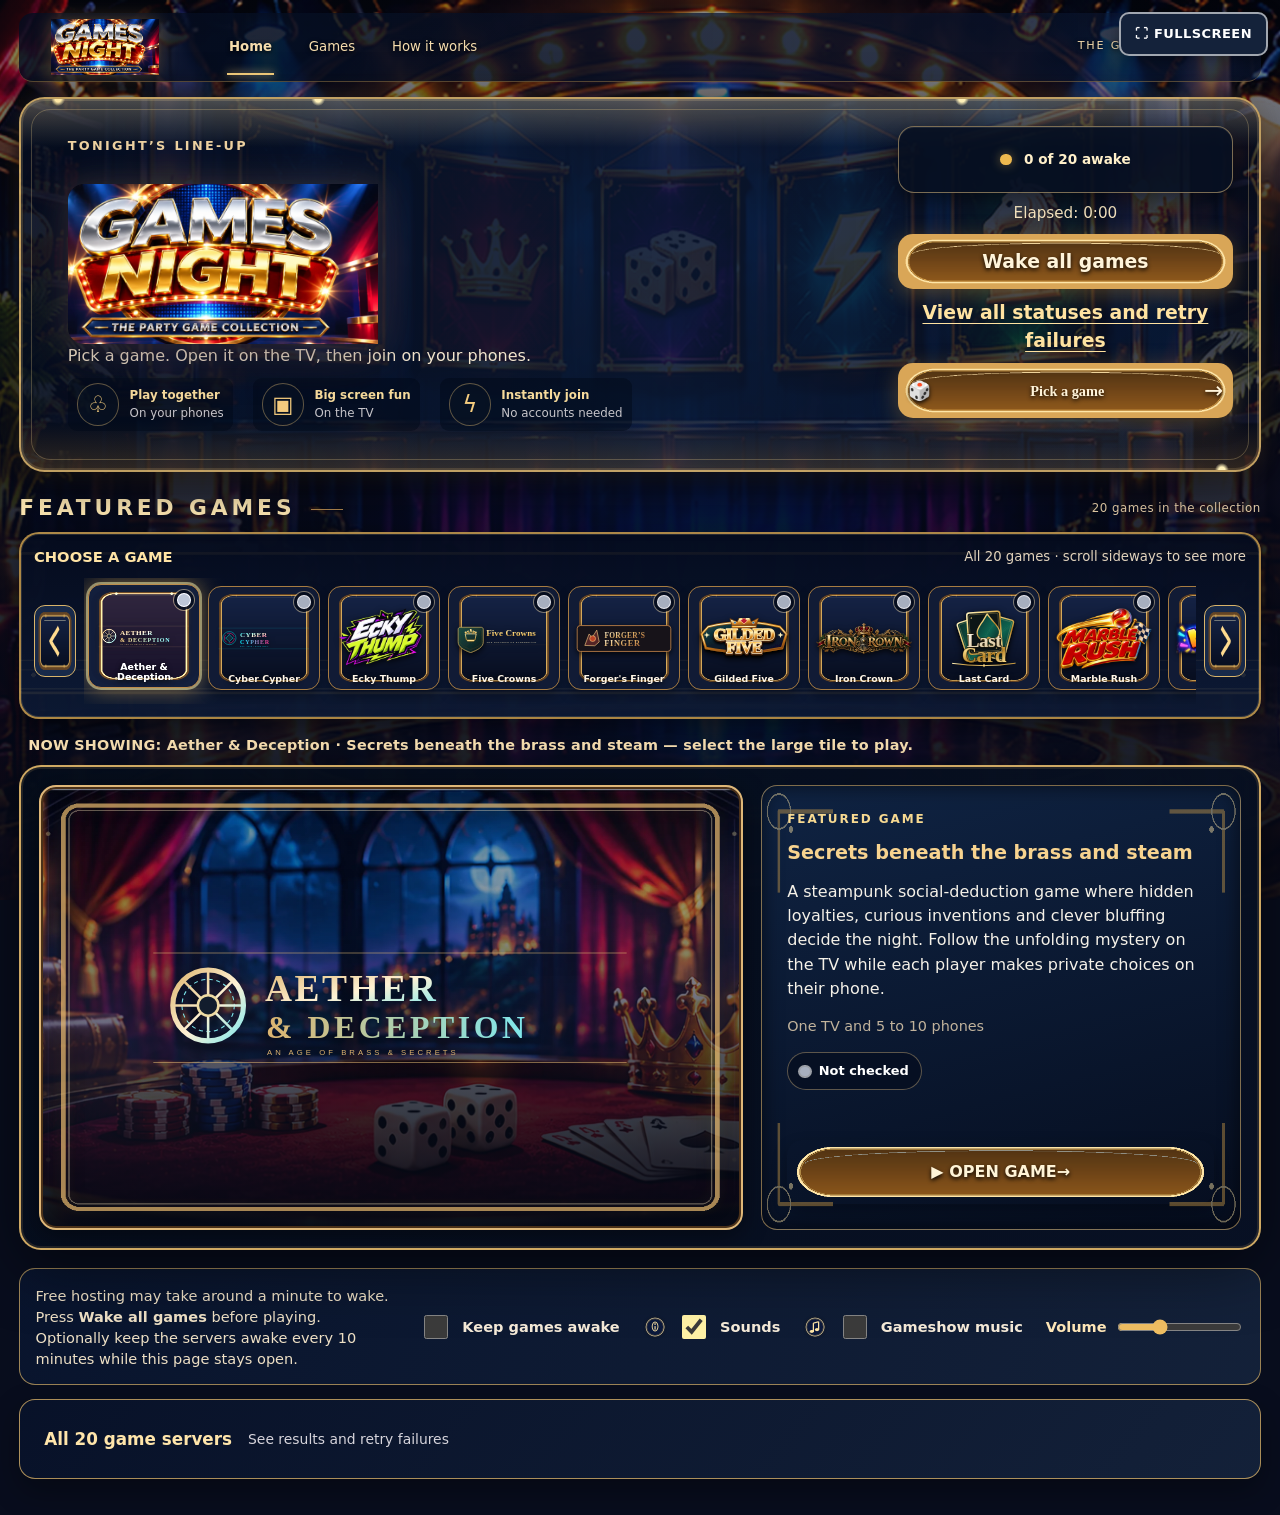
==== commit 7a5c3fe2: "Merge pull request #16 from connex222/feature/wake-all-games-20-services Add Wake all games control " ====
--- a/index.html
+++ b/index.html
@@ -184,8 +184,8 @@
     padding: 0.35rem 0.85rem 0.35rem 0.7rem; border-radius: 999px;
     background: rgba(0, 0, 0, 0.32); color: #FFFFFF; font-family: var(--body); font-size: 0.9em; font-weight: 600;
   }
-  .dot { width: 0.75em; height: 0.75em; border-radius: 50%; background: #F5B83D; box-shadow: 0 0 0 2px rgba(255,255,255,0.6); }
-  .game[data-state="waking"] .dot { animation: pulse 1.2s ease-in-out infinite; }
+  .dot { width: 0.75em; height: 0.75em; border-radius: 50%; background: #A7AFBF; box-shadow: 0 0 0 2px rgba(255,255,255,0.6); }
+  .game[data-state="waking"] .dot { background: #F5B83D; animation: pulse 1.2s ease-in-out infinite; }
   .game[data-state="ready"] .dot { background: #4BD37B; }
   .game[data-state="down"] .dot { background: #FF5A5A; }
   @keyframes pulse { 50% { opacity: 0.25; } }
@@ -834,6 +834,64 @@
 .g-marble .logo,.g-pocket .logo{display:block;max-width:100%;max-height:145px;height:auto;object-fit:contain;object-position:center;margin-inline:auto}
 .g-marble .name,.g-pocket .name{text-align:center;margin-right:0}
 
+/* Wake control / status panel — uses the approved Visual2 navy, gold and cream. */
+.wake-elapsed { margin:0; text-align:center; color:#f7e6c1; font-size:.95rem; font-variant-numeric:tabular-nums; }
+.wake-detail-link { color:#ffe3a1; text-align:center; min-height:44px; display:flex; align-items:center; justify-content:center; text-decoration:underline; text-underline-offset:4px; font-weight:650; }
+.wake-detail-link:focus-visible { outline:3px solid #ffeaaa; outline-offset:3px; }
+button.wake:disabled { cursor:progress; filter:brightness(.82) saturate(.76); }
+.game-name-button .strip-state {
+  position:absolute; top:5px; right:5px; z-index:3;
+  width:20px; height:20px; display:grid; place-items:center;
+  border-radius:50%; background:rgba(5,12,28,.9);
+  box-shadow:0 0 0 1px rgba(255,230,177,.45);
+}
+.game-name-button .strip-dot, .wake-entry .wake-dot {
+  display:inline-block; flex:none; width:12px; height:12px;
+  border-radius:50%; background:#A7AFBF; box-shadow:0 0 0 1px #e8e8ee;
+}
+.game-name-button[data-state="waking"] .strip-dot,
+.wake-entry[data-state="waking"] .wake-dot { background:#ffc24d; animation:pulse 1.2s ease-in-out infinite; }
+.game-name-button[data-state="ready"] .strip-dot,
+.wake-entry[data-state="ready"] .wake-dot { background:#58db85; }
+.game-name-button[data-state="down"] .strip-dot,
+.wake-entry[data-state="down"] .wake-dot { background:#ff6868; }
+.wake-board {
+  margin-top:14px; padding:12px clamp(12px,2vw,22px);
+  background:linear-gradient(130deg,rgba(8,18,41,.97),rgba(20,34,58,.96));
+  border:1px solid rgba(233,189,107,.72); border-radius:16px;
+  color:#f7f0de; box-shadow:0 12px 30px rgba(0,0,0,.32);
+}
+.wake-board > summary {
+  cursor:pointer; min-height:44px; display:flex; flex-wrap:wrap;
+  align-items:center; gap:8px 16px; padding:5px 2px;
+  color:#ffe5aa; font-weight:750; font-size:1.05rem;
+}
+.wake-board > summary:focus-visible { outline:3px solid #ffeaaa; outline-offset:4px; }
+.wake-board-hint { color:#d7d5dc; font-size:.87rem; font-weight:500; }
+.wake-list {
+  display:grid; grid-template-columns:repeat(auto-fit,minmax(min(100%,26rem),1fr));
+  gap:9px; padding:10px 0 4px;
+}
+.wake-entry {
+  min-width:0; min-height:56px; display:flex; flex-wrap:wrap;
+  justify-content:space-between; align-items:center; gap:8px 12px;
+  padding:9px 12px; border:1px solid rgba(238,195,114,.34);
+  border-radius:10px; background:rgba(5,12,28,.72);
+}
+.wake-entry-name { min-width:0; flex:1 1 9rem; overflow-wrap:anywhere; font-size:.94rem; }
+.wake-entry-meta { display:inline-flex; align-items:center; gap:9px; color:#f3e9d9; font-size:.9rem; white-space:nowrap; }
+.wake-retry {
+  min-height:44px; min-width:72px; padding:8px 13px; border-radius:9px;
+  border:2px solid #f4d38e; background:#20365a; color:#fff4d5;
+  font:700 .95rem system-ui,sans-serif; cursor:pointer;
+}
+.wake-retry:hover { background:#33517b; }
+.wake-retry:focus-visible { outline:3px solid #ffeaaa; outline-offset:3px; }
+.wake-retry[hidden] { display:none; }
+@media (prefers-reduced-motion:reduce) {
+  .game-name-button[data-state="waking"] .strip-dot,
+  .wake-entry[data-state="waking"] .wake-dot { animation:none; }
+}
 </style>
 <link rel="stylesheet" href="assets/visual2/visual2.css">
 </head>
@@ -864,7 +922,10 @@
       </div>
     </div>
     <div class="side" data-status="checking">
-      <p class="summary" id="summary" role="status" aria-live="polite">Checking game servers…</p>
+      <p class="summary" id="summary" role="status" aria-live="polite">0 of 20 awake</p>
+      <p class="wake-elapsed" id="wakeElapsed" aria-live="off">Elapsed: 0:00</p>
+      <button class="wake" id="wakeAll" type="button">Wake all games</button>
+      <a class="wake-detail-link" href="#wake-status">View all statuses and retry failures</a>
       <button class="spin" id="pickBtn" type="button"><span aria-hidden="true">🎲</span><span>Pick a game</span><span class="button-arrow" aria-hidden="true">→</span></button>
       <p class="pick-result" id="pickResult" aria-live="polite"></p>
     </div>
@@ -886,18 +947,50 @@
   <ul class="grid featured-grid" id="grid" aria-label="Selected game — full preview"></ul>
   <canvas id="confetti" aria-hidden="true"></canvas>
 
-  <section class="controls" id="how-it-works" aria-label="Keeping games awake">
-    <p>Free hosting puts each game to sleep after 15 minutes with no visitors, and the first load can take up to a minute. While this page is open, it wakes every game and keeps them awake.</p>
-    <label class="toggle"><input type="checkbox" id="keepAwake" checked> Keep games awake</label>
+  <section class="controls" id="how-it-works" aria-label="Game night controls">
+    <p>Free hosting may take around a minute to wake. Press <strong>Wake all games</strong> before playing. Optionally keep the servers awake every 10 minutes while this page stays open.</p>
+    <label class="toggle"><input type="checkbox" id="keepAwake"> Keep games awake</label>
     <label class="toggle"><input type="checkbox" id="soundOn" checked> Sounds</label>
     <label class="toggle"><input type="checkbox" id="musicOn"> Gameshow music</label>
     <label class="music-volume">Volume <input id="musicVolume" aria-label="Music volume" type="range" min="0" max="100" value="32"></label>
     <audio id="showMusic" src="https://cdn.creativeclaw.co/u/f3e7a3b1/audio/4c02b176-0403-4a40-bd6f-8f750e1e0648.mp3" preload="none" loop></audio>
-    <button class="wake" id="wakeAll" type="button">Wake all now</button>
   </section>
+  <details class="wake-board" id="wake-status">
+    <summary>All 20 game servers <span class="wake-board-hint">See results and retry failures</span></summary>
+    <div class="wake-list" id="wakeList" aria-label="Per-game wake-up results"></div>
+  </details>
 </div>
 
 <script>
+/* =========================================================
+   WAKE-UP TARGETS — EDIT ALL 20 SERVICE URLS HERE.
+   "style" connects a wake result to an existing catalogue tile; null means
+   the service is tracked in the status panel but is not a catalogue tile.
+   These are ping targets, NOT game launch links.
+   ========================================================= */
+const WAKE_SERVICES = [
+  { name: "Dice Games",          style: null,         url: "https://dice-games-jx57.onrender.com/" },
+  { name: "Smart Alec",          style: "smartalec",  url: "https://smart-alec-w100.onrender.com/health" },
+  { name: "OCHE",                style: "oche",       url: "https://oche-master.onrender.com/" },
+  { name: "Marble Rush",         style: null,         url: "https://marble-rush.onrender.com/" },
+  { name: "Forger's Finger",     style: "forgers",    url: "https://forgers-fingers-1.onrender.com/" },
+  { name: "Cyber Cypher",        style: "cyber",      url: "https://cyber-cypher-j2ry.onrender.com/healthz" },
+  { name: "The Vault Job",       style: "vault",      url: "https://the-vault-job.onrender.com/healthz" },
+  { name: "Aether & Deception",  style: "aether",     url: "https://aether-deception.onrender.com/health" },
+  { name: "Iron Crown",          style: "iron",       url: "https://iron-crown-main.onrender.com/health" },
+  { name: "Starfall Lanes",      style: "starfall",   url: "https://starfall-lanes-1.onrender.com/health" },
+  { name: "Five Crowns",         style: "fivecrowns", url: "https://five-crowns-7225.onrender.com/healthz" },
+  { name: "RAGNAGROK",           style: "ragnagrok",  url: "https://ragnagrok-2.onrender.com/healthz" },
+  { name: "Tidewater",           style: "tidewater",  url: "https://tidewater-gz69.onrender.com/health" },
+  { name: "Stackhouse Social",   style: "stack",      url: "https://stackhouse-m50w.onrender.com/health" },
+  { name: "The Gilded Deck",     style: "deck",       url: "https://gilded-deck.onrender.com/health" },
+  { name: "Last Card",           style: "lastcard",   url: "https://last-card-kdjt.onrender.com/healthz" },
+  { name: "Gilded Five",         style: "gilded",     url: "https://gilded-five-phone.onrender.com/health" },
+  { name: "Ecky Thump",          style: "ecky",       url: "https://ecky-thump.onrender.com/api/health" },
+  { name: "NOGGIN",              style: "noggin",     url: "https://noggin-0u32.onrender.com/health" },
+  { name: "Pub Quiz Powerhouse", style: "quiz",       url: "https://pub-quiz-powerhouse.onrender.com/healthz" }
+];
+
 /* =========================================================
    EDIT YOUR GAMES HERE
    style   : which look to use (matches a .g-xxx block in the CSS)
@@ -1064,8 +1157,16 @@
 const keepAwake = document.getElementById("keepAwake");
 const wakeAllBtn = document.getElementById("wakeAll");
 
-const WAKE_TIMEOUT_MS = 120000;         // give a sleeping game up to 2 minutes
-const KEEP_AWAKE_EVERY_MS = 10 * 60000; // re-ping every 10 minutes
+const WAKE_TIMEOUT_MS = 90 * 1000;       // each server gets 90 seconds
+const KEEP_AWAKE_EVERY_MS = 10 * 60000; // optional re-ping every 10 minutes
+const wakeElapsed = document.getElementById("wakeElapsed");
+const wakeStatusDetails = document.getElementById("wake-status");
+const wakeStatusList = document.getElementById("wakeList");
+const services = WAKE_SERVICES.map((target) => ({
+  ...target, state: "idle", inFlight: null, tile: null,
+  row: null, rowLabel: null, retryBtn: null, stripBtn: null
+}));
+const serviceByStyle = new Map(services.filter((service) => service.style).map((service) => [service.style, service]));
 
 /* ---------- Build the tiles ---------- */
 const tiles = GAMES.map((g) => {
@@ -1073,14 +1174,14 @@
   const a = document.createElement("a");
   a.className = "game g-" + g.style;
   a.href = g.url;
-  a.dataset.state = "waking";
+  a.dataset.state = "idle";
   a.innerHTML =
     '<svg class="motif" viewBox="0 0 100 100" aria-hidden="true">' + (MOTIFS[g.motif] || MOTIFS.spark) + "</svg>" +
     '<h2 class="name"></h2>' +
     '<p class="tagline"></p>' +
     '<p class="desc"></p>' +
     '<p class="play"></p>' +
-    '<span class="status"><span class="dot" aria-hidden="true"></span><span class="label">Waking up…</span></span>' +
+    '<span class="status"><span class="dot" aria-hidden="true"></span><span class="label">Not checked</span></span>' +
     '<span class="launch-action">▶ OPEN GAME <span aria-hidden="true">→</span></span>';
   const nameEl = a.querySelector(".name");
   if (g.motif === "none") a.querySelector(".motif").remove();
@@ -1170,67 +1271,151 @@
   a.appendChild(visualLayout);
   li.appendChild(a);
   grid.appendChild(li);
-  return { game: g, el: a, label: a.querySelector(".label"), started: 0, timer: null };
+  return { game: g, el: a, label: a.querySelector(".label"), service: serviceByStyle.get(g.style) || null };
 });
 
-/* ---------- Status helpers ---------- */
-function setState(t, state) {
-  t.el.dataset.state = state;
-  clearInterval(t.timer);
-  t.timer = null;
-  if (state === "waking") {
-    t.started = Date.now();
-    t.label.textContent = "Waking up…";
-    t.timer = setInterval(() => {
-      const s = Math.round((Date.now() - t.started) / 1000);
-      t.label.textContent = s < 3 ? "Waking up…" : "Waking up… " + s + "s";
-    }, 1000);
-  } else if (state === "ready") {
-    t.label.textContent = "Server responding";
+/* ---------- Per-service status, elapsed time and independent retry ---------- */
+const STATUS_TEXT = { idle: "Not checked", waking: "Waking…", ready: "Awake", down: "Failed" };
+let wakeStartedAt = 0;
+let wakeClock = null;
+let bulkWaking = false;
+
+tiles.forEach((tile) => { if (tile.service) tile.service.tile = tile; });
+services.forEach((service) => {
+  const row = document.createElement("div");
+  row.className = "wake-entry";
+  row.dataset.state = "idle";
+  const name = document.createElement("strong");
+  name.className = "wake-entry-name";
+  name.textContent = service.name;
+  const meta = document.createElement("span");
+  meta.className = "wake-entry-meta";
+  const dot = document.createElement("span");
+  dot.className = "wake-dot";
+  dot.setAttribute("aria-hidden", "true");
+  const label = document.createElement("span");
+  label.textContent = "Not checked";
+  meta.append(dot, label);
+  const retry = document.createElement("button");
+  retry.type = "button";
+  retry.className = "wake-retry";
+  retry.textContent = "Retry";
+  retry.setAttribute("aria-label", "Retry waking " + service.name);
+  retry.hidden = true;
+  retry.addEventListener("click", () => retryService(service));
+  row.append(name, meta, retry);
+  wakeStatusList.appendChild(row);
+  service.row = row;
+  service.rowLabel = label;
+  service.retryBtn = retry;
+});
+
+function updateSummary() {
+  const awake = services.filter((service) => service.state === "ready").length;
+  const failed = services.filter((service) => service.state === "down").length;
+  summary.textContent = awake + " of " + services.length + " awake" + (failed ? " · " + failed + " failed" : "");
+  summary.closest(".side").dataset.status = awake > 0 ? "ready" : failed === services.length ? "down" : "checking";
+}
+function setServiceState(service, state) {
+  service.state = state;
+  service.row.dataset.state = state;
+  service.rowLabel.textContent = STATUS_TEXT[state];
+  service.retryBtn.hidden = state !== "down";
+  if (service.tile) {
+    service.tile.el.dataset.state = state;
+    service.tile.label.textContent = STATUS_TEXT[state];
+  }
+  if (service.stripBtn) {
+    service.stripBtn.dataset.state = state;
+    service.stripBtn.setAttribute("aria-label", "Preview " + service.name + ". Server status: " + STATUS_TEXT[state]);
+    service.stripBtn.querySelector(".strip-state-label").textContent = STATUS_TEXT[state];
+  }
+  updateSummary();
+}
+function updateElapsed() {
+  const seconds = wakeStartedAt ? Math.floor((Date.now() - wakeStartedAt) / 1000) : 0;
+  wakeElapsed.textContent = "Elapsed: " + Math.floor(seconds / 60) + ":" + String(seconds % 60).padStart(2, "0");
+}
+function startWakeClock() {
+  wakeStartedAt = Date.now();
+  clearInterval(wakeClock);
+  wakeClock = setInterval(updateElapsed, 1000);
+  updateElapsed();
+}
+function refreshWakeButton() {
+  wakeAllBtn.disabled = bulkWaking || services.some((service) => service.inFlight);
+}
+function finishWakeIfIdle() {
+  if (services.some((service) => service.inFlight)) return;
+  clearInterval(wakeClock);
+  wakeClock = null;
+  updateElapsed();
+  if (services.some((service) => service.state === "down")) wakeStatusDetails.open = true;
+}
+
+/* no-cors responses are opaque: completion confirms a network reply, not a 2xx
+   HTTP status or full application readiness. The browser cannot inspect either. */
+function wakeService(service, quiet = false) {
+  if (service.inFlight) return service.inFlight;
+  if (!quiet) setServiceState(service, "waking");
+  const controller = new AbortController();
+  const timeout = setTimeout(() => controller.abort(), WAKE_TIMEOUT_MS);
+  const url = new URL(service.url);
+  url.searchParams.set("_wake", String(Date.now())); // bypass intermediary caches
+  const request = fetch(url.href, {
+    method: "GET", mode: "no-cors", cache: "no-store", signal: controller.signal
+  }).then(() => {
+    setServiceState(service, "ready");
+  }).catch(() => {
+    setServiceState(service, "down");
+  }).finally(() => {
+    clearTimeout(timeout);
+    service.inFlight = null;
+    refreshWakeButton();
+    finishWakeIfIdle();
+  });
+  service.inFlight = request;
+  refreshWakeButton();
+  return request;
+}
+function wakeAll() {
+  if (bulkWaking || services.some((service) => service.inFlight)) return;
+  bulkWaking = true;
+  startWakeClock();
+  const requests = services.map((service) => wakeService(service));
+  refreshWakeButton();
+  Promise.all(requests).then(() => {
+    bulkWaking = false;
+    refreshWakeButton();
+    finishWakeIfIdle();
+  });
+}
+function retryService(service) {
+  if (service.inFlight) return;
+  startWakeClock();
+  wakeService(service);
+}
+
+/* Optional keep-alive only runs after the host enables it; it does not
+   silently wake all games when the catalogue first loads. */
+let keepTimer = null;
+function stopKeepAwake() { clearInterval(keepTimer); keepTimer = null; }
+function startKeepAwake() {
+  stopKeepAwake();
+  keepTimer = setInterval(() => {
+    services.forEach((service) => wakeService(service, true));
+  }, KEEP_AWAKE_EVERY_MS);
+}
+keepAwake.addEventListener("change", () => {
+  if (keepAwake.checked) {
+    startKeepAwake();
+    if (!services.some((service) => service.inFlight)) wakeAll();
   } else {
-    t.label.textContent = "Not responding, select to try";
-  }
-  updateSummary();
-}
-
-function updateSummary() {
-  const total = tiles.length;
-  const ready = tiles.filter((t) => t.el.dataset.state === "ready").length;
-  const down = tiles.filter((t) => t.el.dataset.state === "down").length;
-  if (ready === total) summary.textContent = "All " + total + " games responding";
-  else if (down && ready + down === total) summary.textContent = ready + " of " + total + " responding, " + down + " not responding";
-  else summary.textContent = ready + " of " + total + " games responding";
-  summary.closest(".side").dataset.status = ready > 0 ? "ready" : down === total ? "down" : "checking";
-}
-
-/* ---------- Wake one game ----------
-   A "no-cors" request reaches the game's server and starts it if it's asleep.
-   The browser can't read the reply, but the request finishing means the
-   server answered. */
-async function wake(t, quiet) {
-  if (!quiet) setState(t, "waking");
-  const ctrl = new AbortController();
-  const abort = setTimeout(() => ctrl.abort(), WAKE_TIMEOUT_MS);
-  try {
-    await fetch(new URL(t.game.url).origin + "/?wake=" + Date.now(), { mode: "no-cors", cache: "no-store", signal: ctrl.signal });
-    setState(t, "ready");
-  } catch (e) {
-    setState(t, "down");
-  } finally {
-    clearTimeout(abort);
-  }
-}
-
-function wakeAll(quiet) {
-  tiles.forEach((t) => wake(t, quiet && t.el.dataset.state === "ready"));
-}
-
-/* ---------- Keep awake while the page is open ---------- */
-let keepTimer = null;
-function startKeepAwake() { stopKeepAwake(); keepTimer = setInterval(() => wakeAll(true), KEEP_AWAKE_EVERY_MS); }
-function stopKeepAwake() { clearInterval(keepTimer); keepTimer = null; }
-keepAwake.addEventListener("change", () => { keepAwake.checked ? (startKeepAwake(), wakeAll(true)) : stopKeepAwake(); });
-wakeAllBtn.addEventListener("click", () => wakeAll(false));
+    stopKeepAwake();
+  }
+});
+wakeAllBtn.addEventListener("click", wakeAll);
+updateSummary();
 
 /* ---------- Large featured tile with complete horizontal game selector ---------- */
 const gameStrip = document.getElementById("gameStrip");
@@ -1264,7 +1449,19 @@
   stripName.textContent = t.game.name;
   b.appendChild(stripName);
   b.setAttribute("aria-pressed", i === 0 ? "true" : "false");
-  b.setAttribute("aria-label", "Preview " + t.game.name);
+  b.setAttribute("aria-label", "Preview " + t.game.name + ". Server status: Not checked");
+  b.dataset.state = t.service ? t.service.state : "idle";
+  const stripState = document.createElement("span");
+  stripState.className = "strip-state";
+  const stripDot = document.createElement("span");
+  stripDot.className = "strip-dot";
+  stripDot.setAttribute("aria-hidden", "true");
+  const stripLabel = document.createElement("span");
+  stripLabel.className = "strip-state-label visually-hidden";
+  stripLabel.textContent = "Not checked";
+  stripState.append(stripDot, stripLabel);
+  b.appendChild(stripState);
+  if (t.service) t.service.stripBtn = b;
   b.addEventListener("click", () => selectGame(i, true));
   gameStrip.appendChild(b);
   return b;
@@ -1451,8 +1648,7 @@
 pickBtn.addEventListener("click", pickGame);
 
 /* ---------- Start ---------- */
-wakeAll(false);
-startKeepAwake();
+/* All statuses stay grey until the host presses Wake all games. */
 /* Selection starts on the first game; leave initial focus to the user. */
 </script>
 <script src="assets/collection-fullscreen.js?v=20261114" defer></script></body>
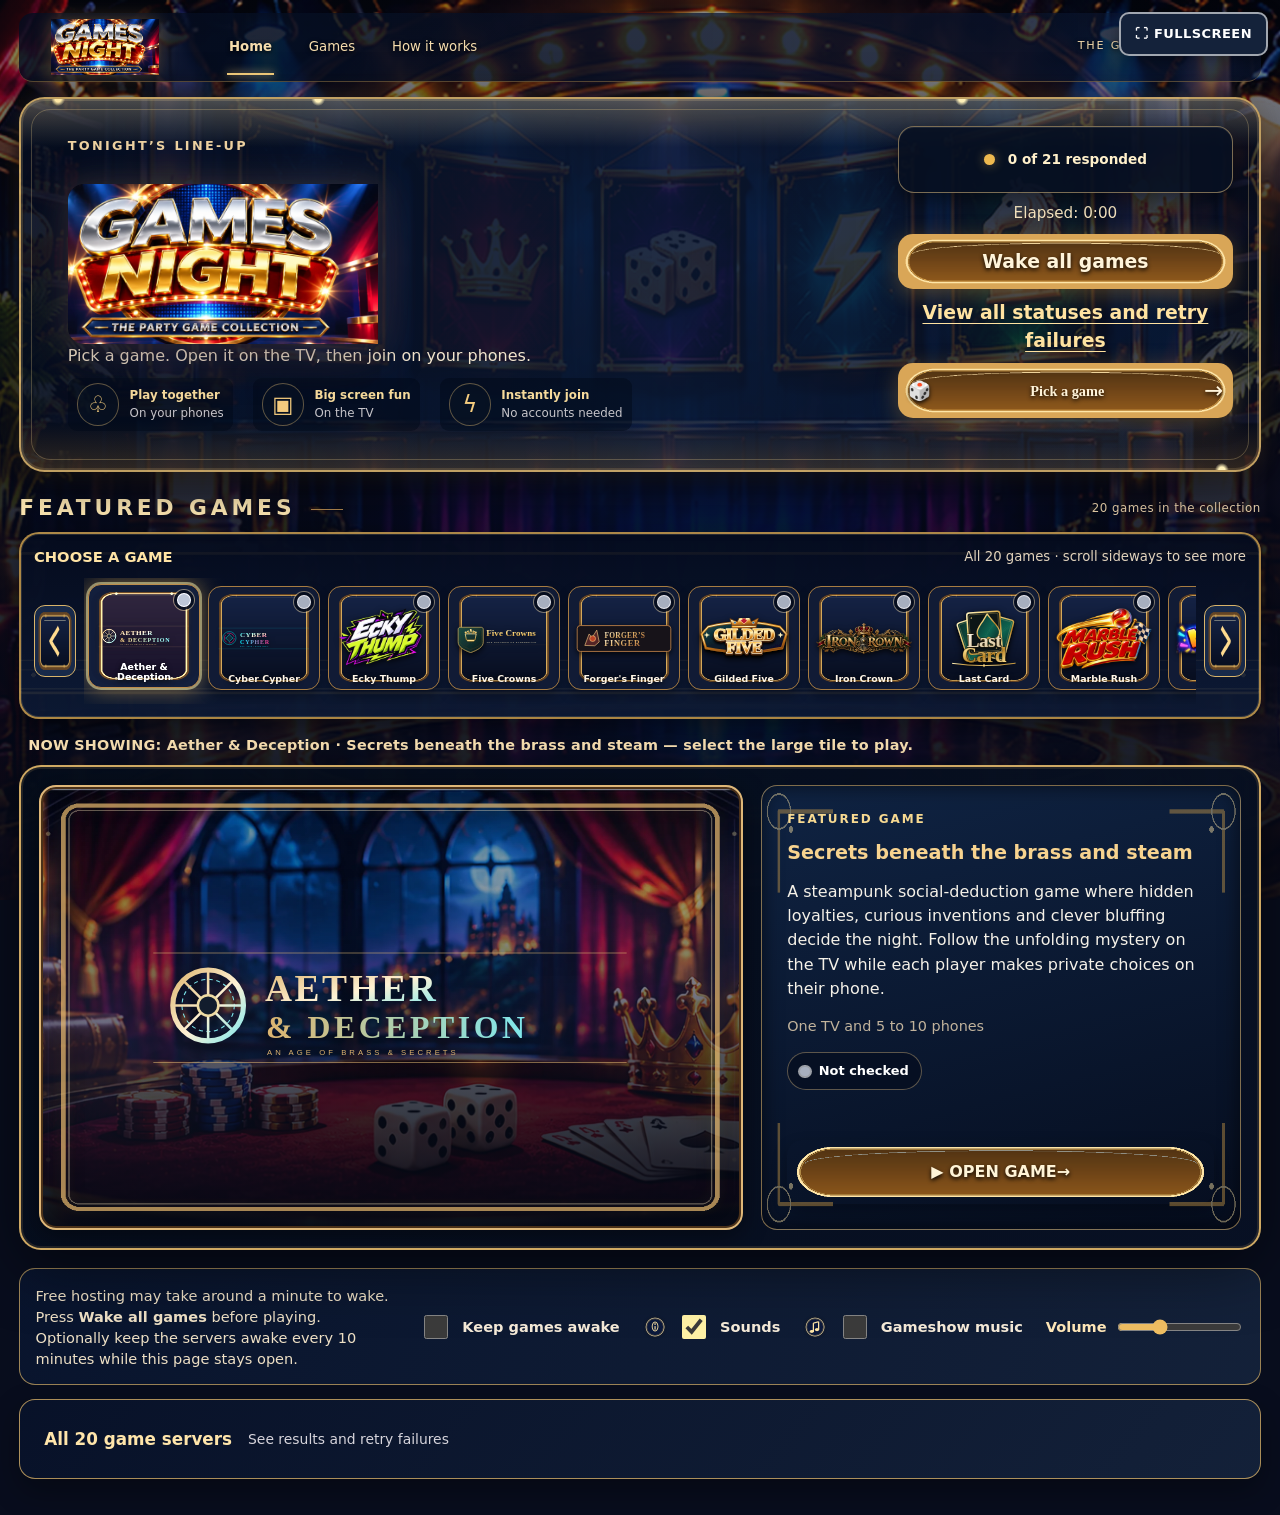
==== commit 5b8e3402: "Wake the separate Pocket Gamebox TV server and label opaque responses accurately" ====
--- a/index.html
+++ b/index.html
@@ -969,10 +969,11 @@
    These are ping targets, NOT game launch links.
    ========================================================= */
 const WAKE_SERVICES = [
-  { name: "Dice Games",          style: null,         url: "https://dice-games-jx57.onrender.com/" },
+  { name: "Pocket Gamebox",      style: "pocket",   url: "https://dice-games-jx57.onrender.com/" },
+  { name: "Pocket Gamebox TV multiplayer", style: "pocket-multiplayer", url: "https://pocket-gamebox-multiplayer.onrender.com/health" },
   { name: "Smart Alec",          style: "smartalec",  url: "https://smart-alec-w100.onrender.com/health" },
   { name: "OCHE",                style: "oche",       url: "https://oche-master.onrender.com/" },
-  { name: "Marble Rush",         style: null,         url: "https://marble-rush.onrender.com/" },
+  { name: "Marble Rush",         style: "marble",   url: "https://marble-rush.onrender.com/" },
   { name: "Forger's Finger",     style: "forgers",    url: "https://forgers-fingers-1.onrender.com/" },
   { name: "Cyber Cypher",        style: "cyber",      url: "https://cyber-cypher-j2ry.onrender.com/healthz" },
   { name: "The Vault Job",       style: "vault",      url: "https://the-vault-job.onrender.com/healthz" },
@@ -1275,7 +1276,7 @@
 });
 
 /* ---------- Per-service status, elapsed time and independent retry ---------- */
-const STATUS_TEXT = { idle: "Not checked", waking: "Waking…", ready: "Awake", down: "Failed" };
+const STATUS_TEXT = { idle: "Not checked", waking: "Waking…", ready: "Responded", down: "Failed" };
 let wakeStartedAt = 0;
 let wakeClock = null;
 let bulkWaking = false;
@@ -1313,7 +1314,7 @@
 function updateSummary() {
   const awake = services.filter((service) => service.state === "ready").length;
   const failed = services.filter((service) => service.state === "down").length;
-  summary.textContent = awake + " of " + services.length + " awake" + (failed ? " · " + failed + " failed" : "");
+  summary.textContent = awake + " of " + services.length + " responded" + (failed ? " · " + failed + " failed" : "");
   summary.closest(".side").dataset.status = awake > 0 ? "ready" : failed === services.length ? "down" : "checking";
 }
 function setServiceState(service, state) {
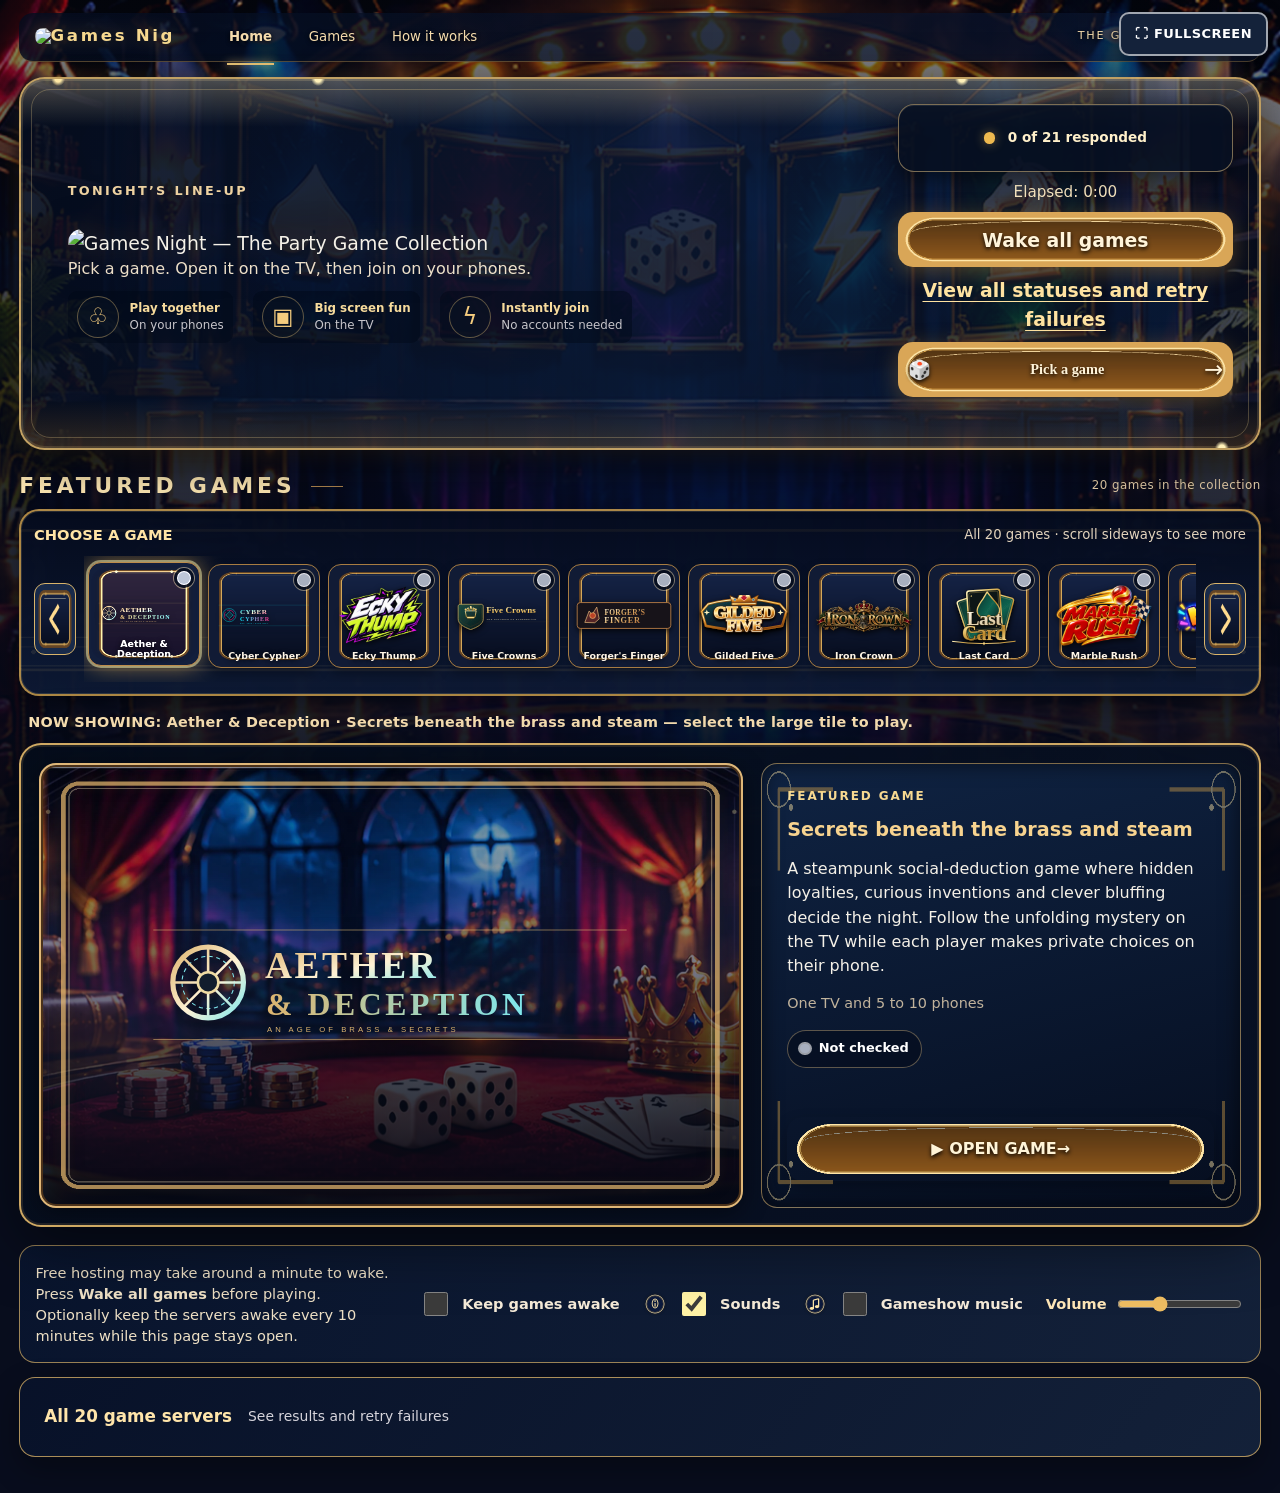
==== commit 44d08995: "Add files via upload" ====
--- a/index.html
+++ b/index.html
@@ -898,7 +898,7 @@
 <body>
 <div class="wrap">
   <nav class="site-nav" aria-label="Game Night navigation">
-    <a class="site-brand" href="#top" aria-label="Game Night home"><img class="nav-premium-logo" src="assets/games-night-logo-2.webp" alt="Games Night"></a>
+    <a class="site-brand" href="#top" aria-label="Game Night home"><img class="nav-premium-logo" src="assets/games-night-premium-transparent.webp" alt="Games Night"></a>
     <div class="site-nav-links">
       <a href="#top" aria-current="page">Home</a>
       <a href="#games">Games</a>
@@ -912,7 +912,7 @@
     <div class="marquee">
       <div class="marquee-inner">
         <p class="kicker">Tonight’s line-up</p>
-        <h1 class="visually-hidden">Games Night</h1><img class="premium-hero-logo" src="assets/games-night-logo-2.webp" alt="Games Night — The Party Game Collection">
+        <h1 class="visually-hidden">Games Night</h1><img class="premium-hero-logo" src="assets/games-night-premium-transparent.webp" alt="Games Night — The Party Game Collection">
         <p class="intro">Pick a game. Open it on the TV, then join on your phones.</p>
         <div class="hero-features" aria-label="How Game Night works">
           <span class="hero-feature"><span class="feature-icon" aria-hidden="true">♧</span><span><strong>Play together</strong><small>On your phones</small></span></span>
@@ -953,7 +953,7 @@
     <label class="toggle"><input type="checkbox" id="soundOn" checked> Sounds</label>
     <label class="toggle"><input type="checkbox" id="musicOn"> Gameshow music</label>
     <label class="music-volume">Volume <input id="musicVolume" aria-label="Music volume" type="range" min="0" max="100" value="32"></label>
-    <audio id="showMusic" src="https://cdn.creativeclaw.co/u/f3e7a3b1/audio/4c02b176-0403-4a40-bd6f-8f750e1e0648.mp3" preload="none" loop></audio>
+    <audio id="showMusic" src="assets/games-night-showtime.wav" preload="none" loop></audio>
   </section>
   <details class="wake-board" id="wake-status">
     <summary>All 20 game servers <span class="wake-board-hint">See results and retry failures</span></summary>
@@ -1517,11 +1517,8 @@
 });
 musicVolume.addEventListener("input", () => {showMusic.volume = Number(musicVolume.value) / 100;});
 showMusic.addEventListener("error", () => {
-  if (!showMusic.dataset.fallback) {
-    showMusic.dataset.fallback = "true";
-    showMusic.src = "assets/games-night-showtime.wav";
-    if (musicOn.checked) showMusic.play().catch(() => {musicOn.checked = false;});
-  } else { musicOn.checked = false; console.warn("Gameshow audio could not be loaded."); }
+  musicOn.checked = false;
+  console.warn("The bundled Games Night music could not be loaded.");
 });
 document.addEventListener("visibilitychange", () => {
   if (document.hidden) showMusic.pause();
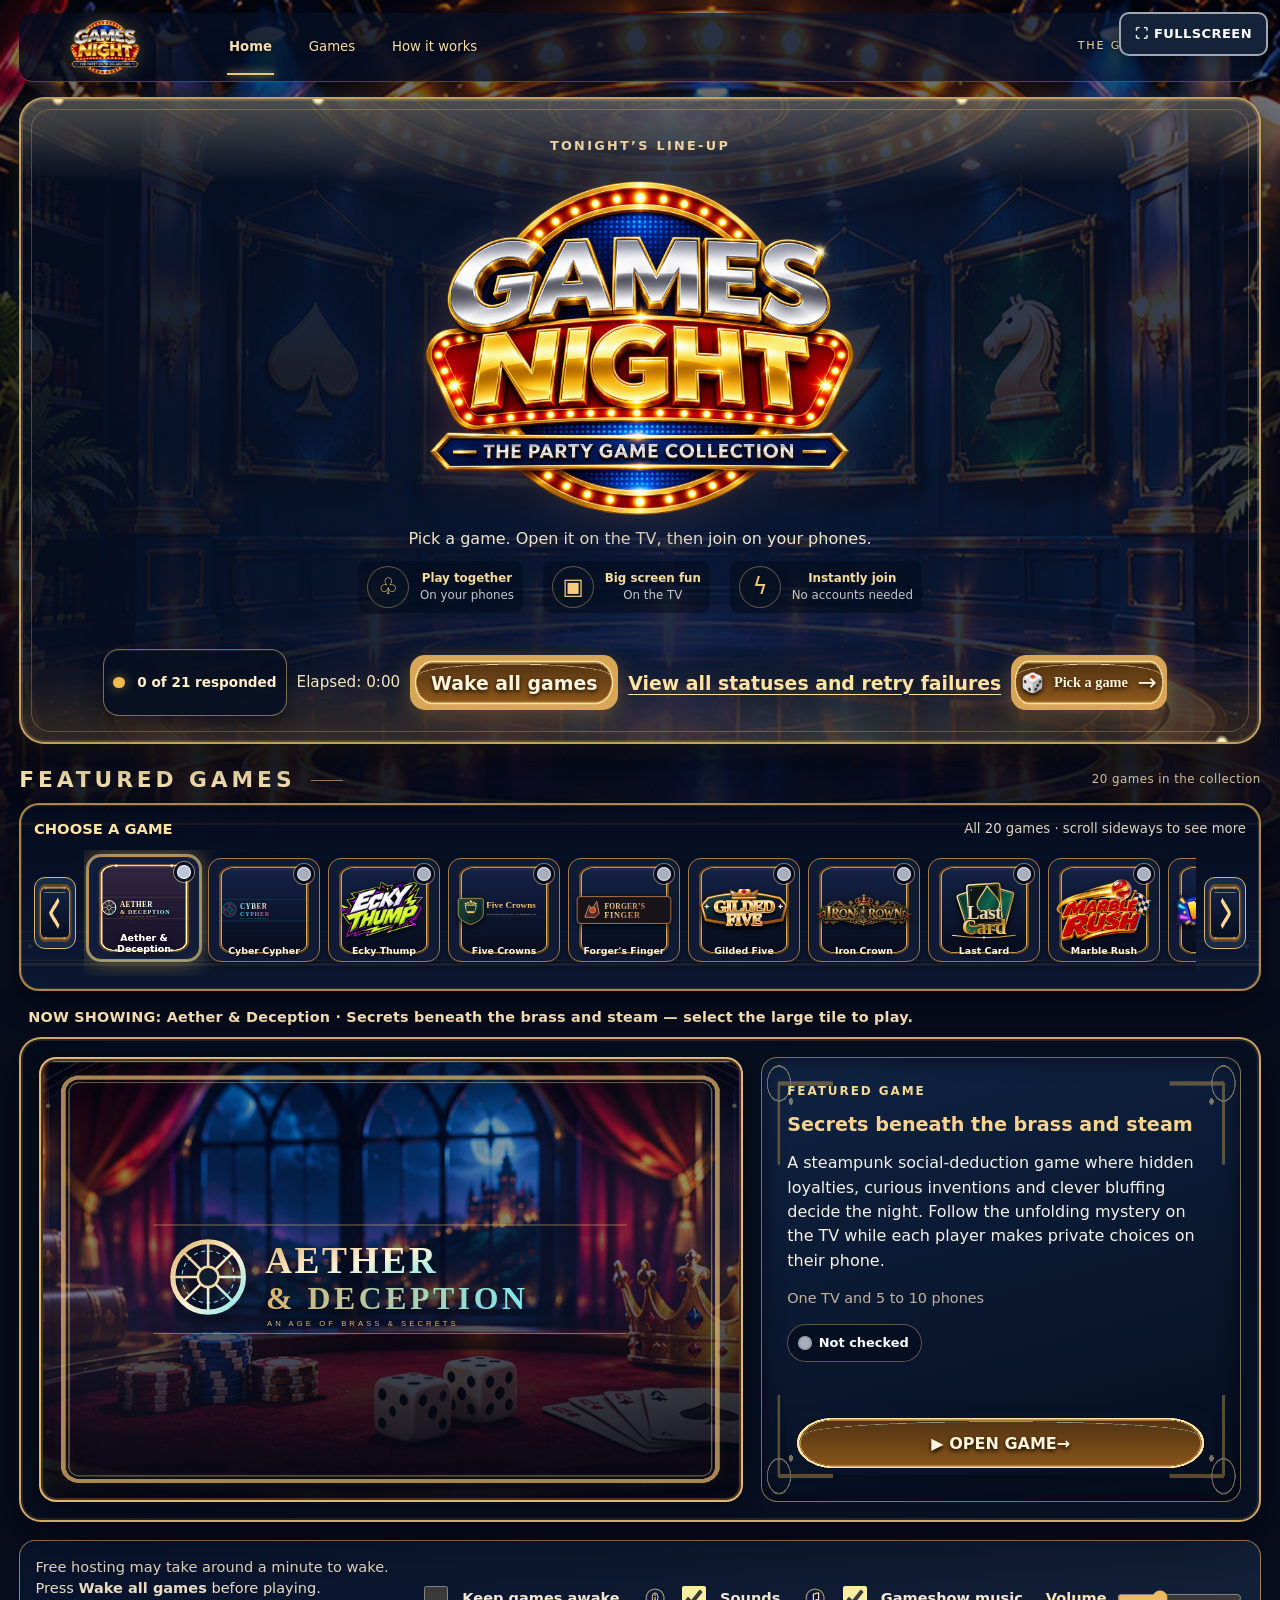
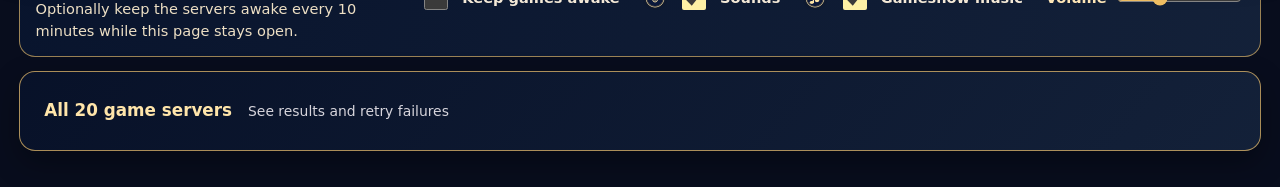
==== commit 2dc14ee1: "Start local Games Night soundtrack after first user interaction" ====
--- a/index.html
+++ b/index.html
@@ -951,7 +951,7 @@
     <p>Free hosting may take around a minute to wake. Press <strong>Wake all games</strong> before playing. Optionally keep the servers awake every 10 minutes while this page stays open.</p>
     <label class="toggle"><input type="checkbox" id="keepAwake"> Keep games awake</label>
     <label class="toggle"><input type="checkbox" id="soundOn" checked> Sounds</label>
-    <label class="toggle"><input type="checkbox" id="musicOn"> Gameshow music</label>
+    <label class="toggle"><input type="checkbox" id="musicOn" checked> Gameshow music</label>
     <label class="music-volume">Volume <input id="musicVolume" aria-label="Music volume" type="range" min="0" max="100" value="32"></label>
     <audio id="showMusic" src="assets/games-night-showtime.wav" preload="none" loop></audio>
   </section>
@@ -1510,10 +1510,26 @@
 const musicVolume = document.getElementById("musicVolume");
 const showMusic = document.getElementById("showMusic");
 showMusic.volume = .32;
-musicOn.addEventListener("change", async () => {
+// Browsers block unprompted playback: begin the local soundtrack at the
+// first genuine pointer/keyboard interaction, then respect the music toggle.
+let musicStarted = false;
+async function playGamesNightMusic() {
+  if (!musicOn.checked) return;
+  try {
+    await showMusic.play();
+    musicStarted = true;
+  } catch (err) {
+    console.warn("Music needs a user gesture or could not start:", err);
+  }
+}
+function startMusicOnInteraction() {
+  if (!musicStarted && musicOn.checked) void playGamesNightMusic();
+}
+document.addEventListener("pointerdown", startMusicOnInteraction, {once:true});
+document.addEventListener("keydown", startMusicOnInteraction, {once:true});
+musicOn.addEventListener("change", () => {
   if (!musicOn.checked) { showMusic.pause(); return; }
-  try { await showMusic.play(); }
-  catch (err) { musicOn.checked = false; console.warn("Music could not start:", err); }
+  void playGamesNightMusic();
 });
 musicVolume.addEventListener("input", () => {showMusic.volume = Number(musicVolume.value) / 100;});
 showMusic.addEventListener("error", () => {
--- a/assets/visual2/visual2.css
+++ b/assets/visual2/visual2.css
@@ -303,3 +303,56 @@
 @media (max-width:360px) {
  .game-name-button.has-strip-logo .v2-strip-logo {height:45px!important;max-height:45px!important;}
 }
+
+
+/* Games Night main logo: dominant, centred and responsive across the entire hero. */
+header.top {
+  grid-template-columns: minmax(0, 1fr) !important;
+  gap: clamp(12px, 1.7vw, 22px) !important;
+}
+header.top .marquee {
+  width: 100%;
+  min-width: 0;
+}
+header.top .marquee-inner {
+  display: flex;
+  flex-direction: column;
+  align-items: center;
+  text-align: center;
+}
+header.top .premium-hero-logo {
+  display: block;
+  width: min(100%, 1020px) !important;
+  max-width: 100%;
+  max-height: 345px !important;
+  height: auto !important;
+  margin: 4px auto 8px !important;
+  object-fit: contain !important;
+  object-position: center center !important;
+}
+header.top .intro {
+  max-width: 100%;
+  text-align: center;
+}
+header.top .hero-features {
+  justify-content: center;
+  width: 100%;
+}
+header.top .side {
+  width: 100%;
+  min-width: 0;
+  display: flex;
+  flex-direction: row;
+  flex-wrap: wrap;
+  align-items: center;
+  justify-content: center !important;
+  gap: 10px !important;
+}
+header.top .side > * { margin-top: 0; margin-bottom: 0; }
+@media (max-width: 760px) {
+  header.top .premium-hero-logo {
+    width: 100% !important;
+    max-height: 230px !important;
+  }
+  header.top .side { gap: 8px !important; }
+}
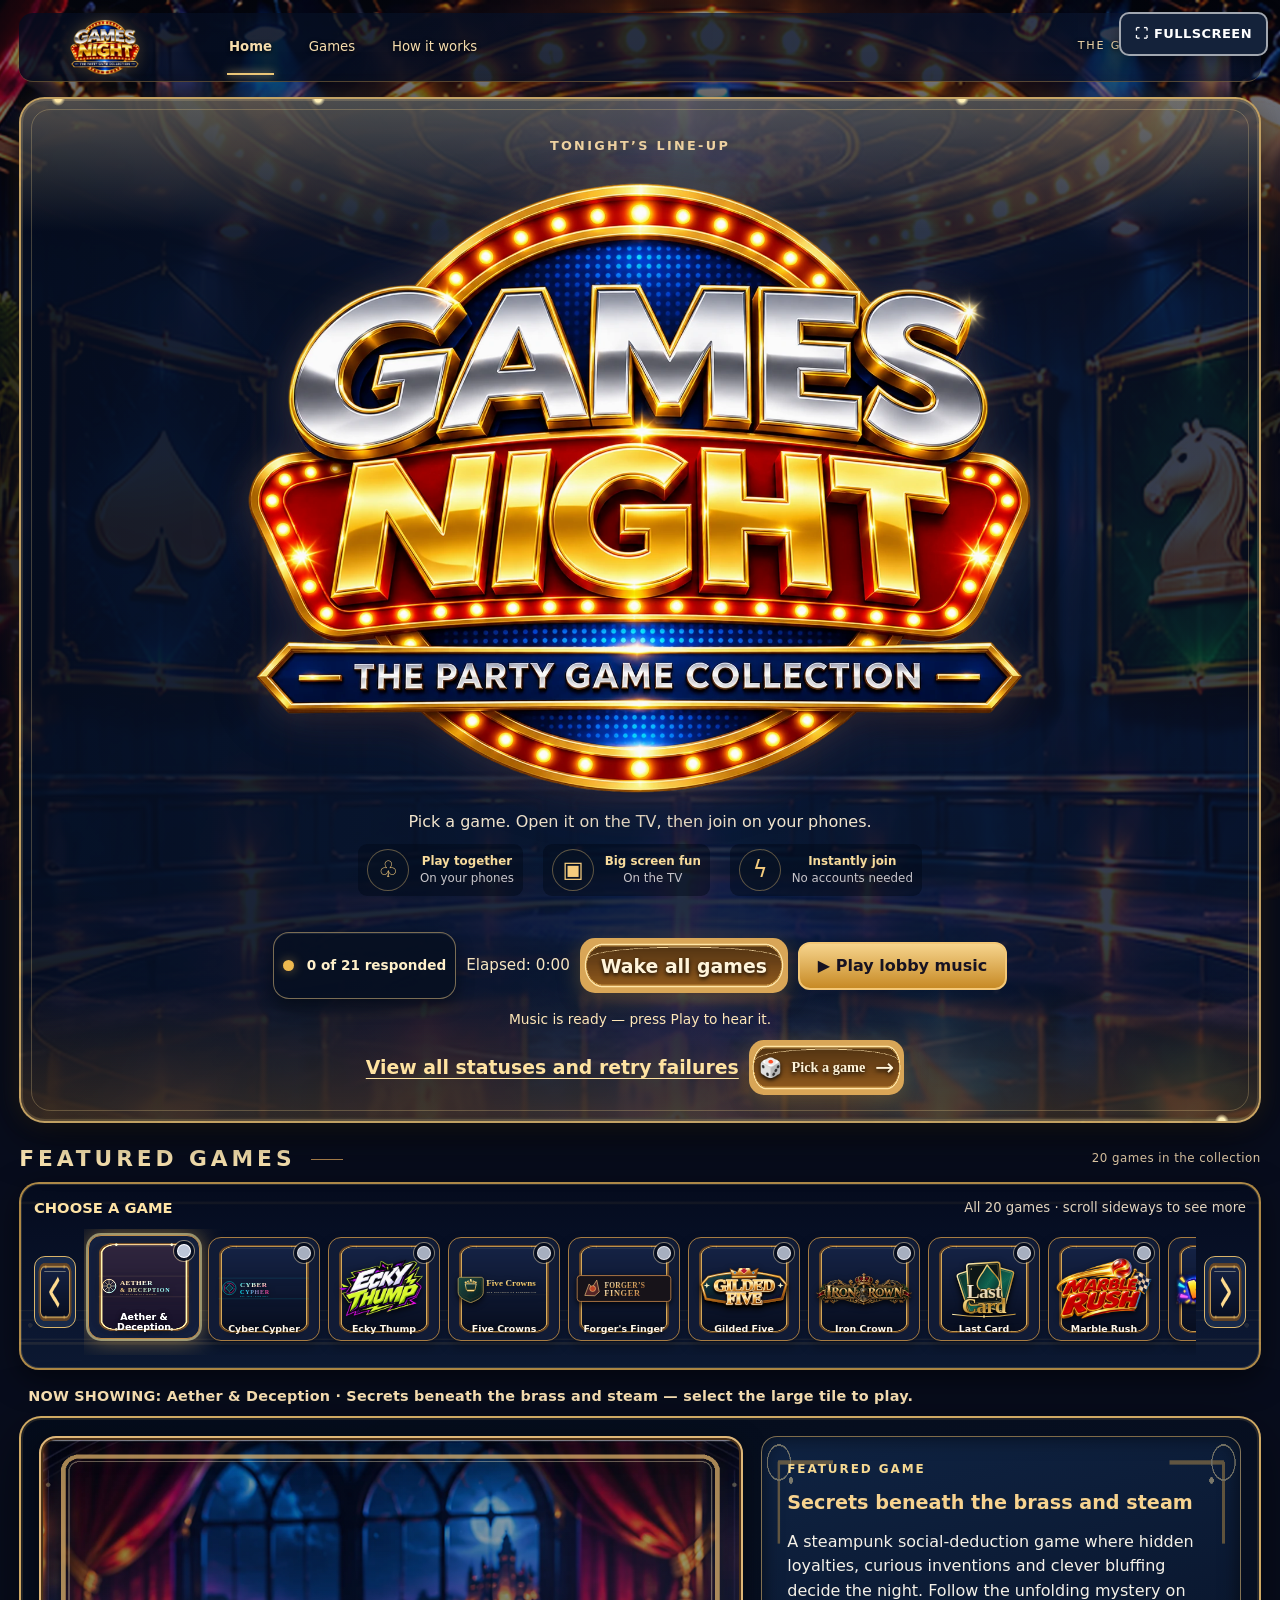
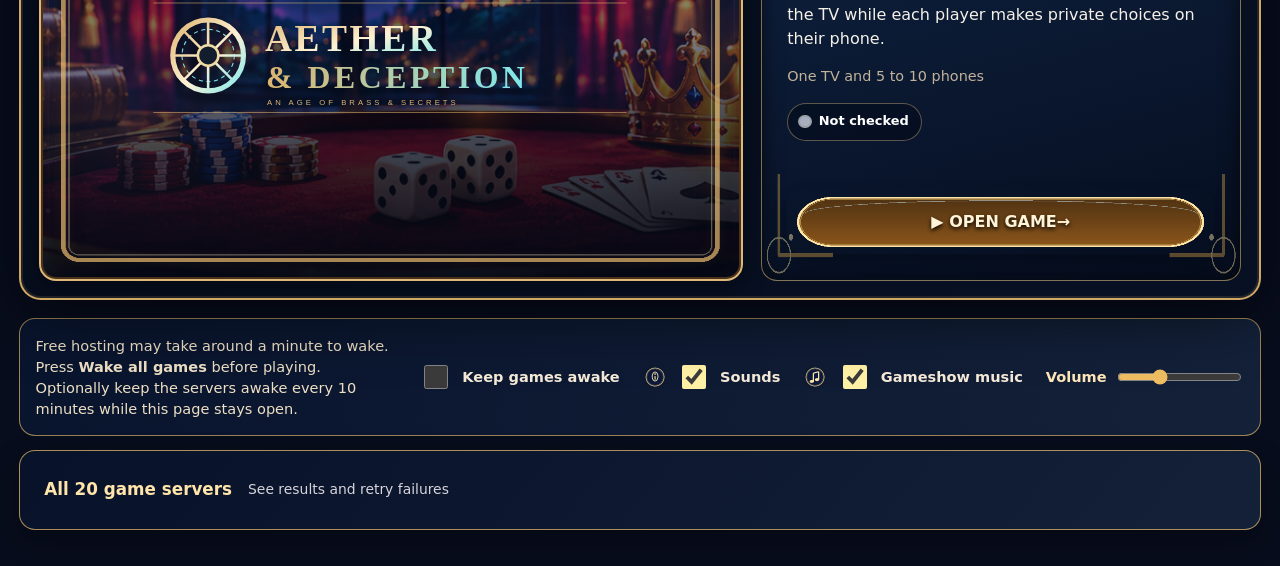
==== commit ff36233b: "Add prominent functional Play/Pause button and bust stale asset caches" ====
--- a/index.html
+++ b/index.html
@@ -893,7 +893,7 @@
   .wake-entry[data-state="waking"] .wake-dot { animation:none; }
 }
 </style>
-<link rel="stylesheet" href="assets/visual2/visual2.css">
+<link rel="stylesheet" href="assets/visual2/visual2.css?v=20261120-logo-music-fix">
 </head>
 <body>
 <div class="wrap">
@@ -925,6 +925,8 @@
       <p class="summary" id="summary" role="status" aria-live="polite">0 of 20 awake</p>
       <p class="wake-elapsed" id="wakeElapsed" aria-live="off">Elapsed: 0:00</p>
       <button class="wake" id="wakeAll" type="button">Wake all games</button>
+      <button id="musicPlayButton" type="button" aria-pressed="false">▶ Play lobby music</button>
+      <span id="musicStatus" role="status" aria-live="polite">Music is ready — press Play to hear it.</span>
       <a class="wake-detail-link" href="#wake-status">View all statuses and retry failures</a>
       <button class="spin" id="pickBtn" type="button"><span aria-hidden="true">🎲</span><span>Pick a game</span><span class="button-arrow" aria-hidden="true">→</span></button>
       <p class="pick-result" id="pickResult" aria-live="polite"></p>
@@ -953,7 +955,7 @@
     <label class="toggle"><input type="checkbox" id="soundOn" checked> Sounds</label>
     <label class="toggle"><input type="checkbox" id="musicOn" checked> Gameshow music</label>
     <label class="music-volume">Volume <input id="musicVolume" aria-label="Music volume" type="range" min="0" max="100" value="32"></label>
-    <audio id="showMusic" src="assets/games-night-showtime.wav" preload="none" loop></audio>
+    <audio id="showMusic" src="assets/games-night-showtime.wav?v=20261120" preload="metadata" loop></audio>
   </section>
   <details class="wake-board" id="wake-status">
     <summary>All 20 game servers <span class="wake-board-hint">See results and retry failures</span></summary>
@@ -1509,37 +1511,67 @@
 const musicOn = document.getElementById("musicOn");
 const musicVolume = document.getElementById("musicVolume");
 const showMusic = document.getElementById("showMusic");
-showMusic.volume = .32;
-// Browsers block unprompted playback: begin the local soundtrack at the
-// first genuine pointer/keyboard interaction, then respect the music toggle.
-let musicStarted = false;
+const musicPlayButton = document.getElementById("musicPlayButton");
+const musicStatus = document.getElementById("musicStatus");
+showMusic.volume = Number(musicVolume.value) / 100;
+function syncMusicUI() {
+  const playing = !showMusic.paused;
+  musicPlayButton.dataset.playing = String(playing);
+  musicPlayButton.setAttribute("aria-pressed", String(playing));
+  musicPlayButton.textContent = playing ? "⏸ Pause lobby music" : "▶ Play lobby music";
+  if (playing) musicStatus.textContent = "Lobby music playing";
+}
 async function playGamesNightMusic() {
   if (!musicOn.checked) return;
   try {
     await showMusic.play();
-    musicStarted = true;
+    syncMusicUI();
   } catch (err) {
-    console.warn("Music needs a user gesture or could not start:", err);
-  }
-}
-function startMusicOnInteraction() {
-  if (!musicStarted && musicOn.checked) void playGamesNightMusic();
-}
-document.addEventListener("pointerdown", startMusicOnInteraction, {once:true});
-document.addEventListener("keydown", startMusicOnInteraction, {once:true});
+    musicStatus.textContent = "Music could not start. Check TV volume and press Play again.";
+    console.warn("Music could not start:", err);
+    syncMusicUI();
+  }
+}
+musicPlayButton.addEventListener("click", () => {
+  if (!showMusic.paused) {
+    musicOn.checked = false;
+    showMusic.pause();
+    musicStatus.textContent = "Lobby music paused";
+  } else {
+    musicOn.checked = true;
+    void playGamesNightMusic();
+  }
+  syncMusicUI();
+});
 musicOn.addEventListener("change", () => {
-  if (!musicOn.checked) { showMusic.pause(); return; }
-  void playGamesNightMusic();
+  if (!musicOn.checked) {
+    showMusic.pause();
+    musicStatus.textContent = "Lobby music switched off";
+    syncMusicUI();
+  } else {
+    void playGamesNightMusic();
+  }
 });
 musicVolume.addEventListener("input", () => {showMusic.volume = Number(musicVolume.value) / 100;});
+showMusic.addEventListener("playing", syncMusicUI);
+showMusic.addEventListener("pause", syncMusicUI);
 showMusic.addEventListener("error", () => {
-  musicOn.checked = false;
-  console.warn("The bundled Games Night music could not be loaded.");
+  musicStatus.textContent = "The bundled WAV could not be loaded; check the deployed audio asset.";
+  syncMusicUI();
 });
+// An initial page click/keypress may unlock playback in browsers, but the
+// explicit Play button above works even when autoplay is denied.
+function tryMusicOnFirstInteraction(e) {
+  if (e.target === musicPlayButton || e.target === musicOn || e.target === musicVolume) return;
+  if (musicOn.checked && showMusic.paused) void playGamesNightMusic();
+}
+document.addEventListener("pointerdown", tryMusicOnFirstInteraction, {once:true});
+document.addEventListener("keydown", tryMusicOnFirstInteraction, {once:true});
 document.addEventListener("visibilitychange", () => {
   if (document.hidden) showMusic.pause();
-  else if (musicOn.checked) showMusic.play().catch(() => {musicOn.checked=false;});
+  else if (musicOn.checked) void playGamesNightMusic();
 });
+syncMusicUI();
 const soundOn = document.getElementById("soundOn");
 let audio = null;
 function tone(freq, start, dur, type, vol) {
--- a/assets/visual2/visual2.css
+++ b/assets/visual2/visual2.css
@@ -356,3 +356,43 @@
   }
   header.top .side { gap: 8px !important; }
 }
+
+
+/* Logo fix: old max-height constrained its *visible width* because image is 4:3.
+   Allow natural height and centre independently of the controls. */
+header.top .marquee-inner .premium-hero-logo {
+  display:block !important;
+  width:min(100%, 840px) !important;
+  height:auto !important;
+  max-height:none !important;
+  max-width:100% !important;
+  margin:0 auto 10px !important;
+  object-fit:contain !important;
+  object-position:center center !important;
+}
+header.top .marquee-inner {
+  align-items:center !important;
+  text-align:center !important;
+}
+header.top .marquee-inner .kicker,
+header.top .marquee-inner .intro {text-align:center !important;}
+header.top .side {justify-content:center !important;}
+#musicPlayButton {
+  min-height:48px;
+  border:2px solid #f3c776;
+  border-radius:12px;
+  padding:9px 18px;
+  background:linear-gradient(180deg,#f6d48d,#c78a25);
+  color:#171322;
+  font:800 1rem system-ui,sans-serif;
+  cursor:pointer;
+}
+#musicPlayButton:focus-visible {outline:3px solid #fff;outline-offset:3px;}
+#musicPlayButton[data-playing="true"] {background:#193854;color:#fff4d5;}
+#musicStatus {flex-basis:100%;text-align:center;font-size:.86rem;color:#ffe7b8;}
+@media(max-width:760px){
+  header.top .marquee-inner .premium-hero-logo {
+    width:100% !important;
+    max-height:none !important;
+  }
+}
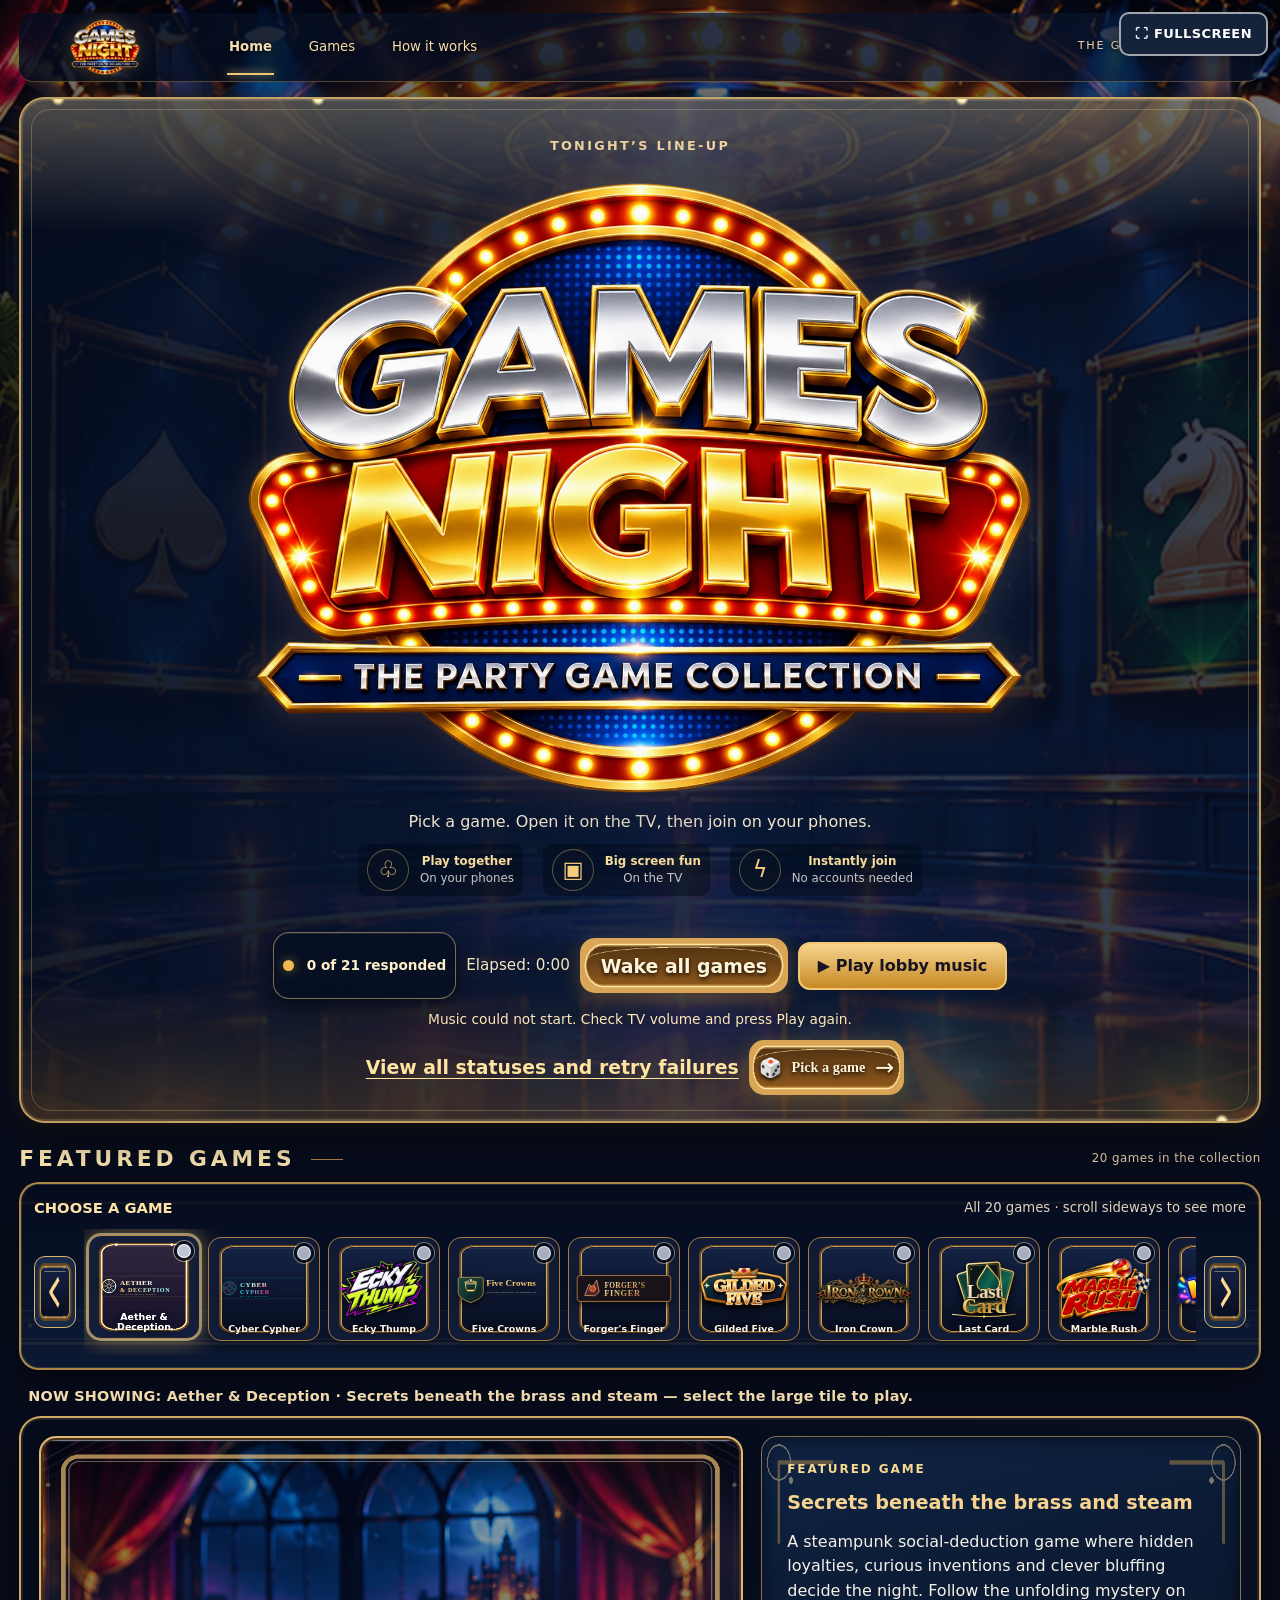
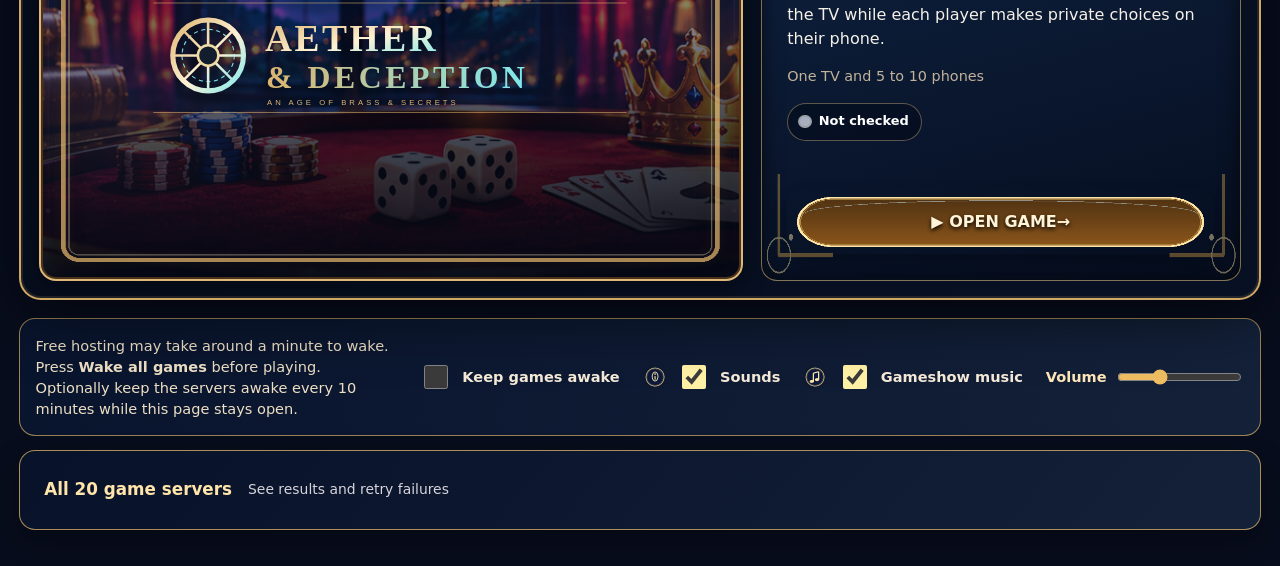
==== commit 0e08e42a: "Load locally bundled original funk theme and attempt automatic lobby playback" ====
--- a/index.html
+++ b/index.html
@@ -955,7 +955,10 @@
     <label class="toggle"><input type="checkbox" id="soundOn" checked> Sounds</label>
     <label class="toggle"><input type="checkbox" id="musicOn" checked> Gameshow music</label>
     <label class="music-volume">Volume <input id="musicVolume" aria-label="Music volume" type="range" min="0" max="100" value="32"></label>
-    <audio id="showMusic" src="assets/games-night-showtime.wav?v=20261120" preload="metadata" loop></audio>
+    <audio id="showMusic" preload="auto" loop>
+      <source src="assets/games-night-funky-showtime.mp3?v=20261120-funk" type="audio/mpeg">
+      <source src="assets/games-night-showtime.wav" type="audio/wav">
+    </audio>
   </section>
   <details class="wake-board" id="wake-status">
     <summary>All 20 game servers <span class="wake-board-hint">See results and retry failures</span></summary>
@@ -1556,9 +1559,15 @@
 showMusic.addEventListener("playing", syncMusicUI);
 showMusic.addEventListener("pause", syncMusicUI);
 showMusic.addEventListener("error", () => {
-  musicStatus.textContent = "The bundled WAV could not be loaded; check the deployed audio asset.";
+  musicStatus.textContent = "Lobby audio could not be loaded. Check the bundled MP3/WAV assets.";
   syncMusicUI();
 });
+// Request autoplay immediately on load. Browser policies may reject
+// unprompted sound; keep explicit Play and first-interaction fallback.
+if (musicOn.checked) void playGamesNightMusic();
+window.addEventListener("load", () => {
+  if (musicOn.checked && showMusic.paused) void playGamesNightMusic();
+}, {once:true});
 // An initial page click/keypress may unlock playback in browsers, but the
 // explicit Play button above works even when autoplay is denied.
 function tryMusicOnFirstInteraction(e) {
